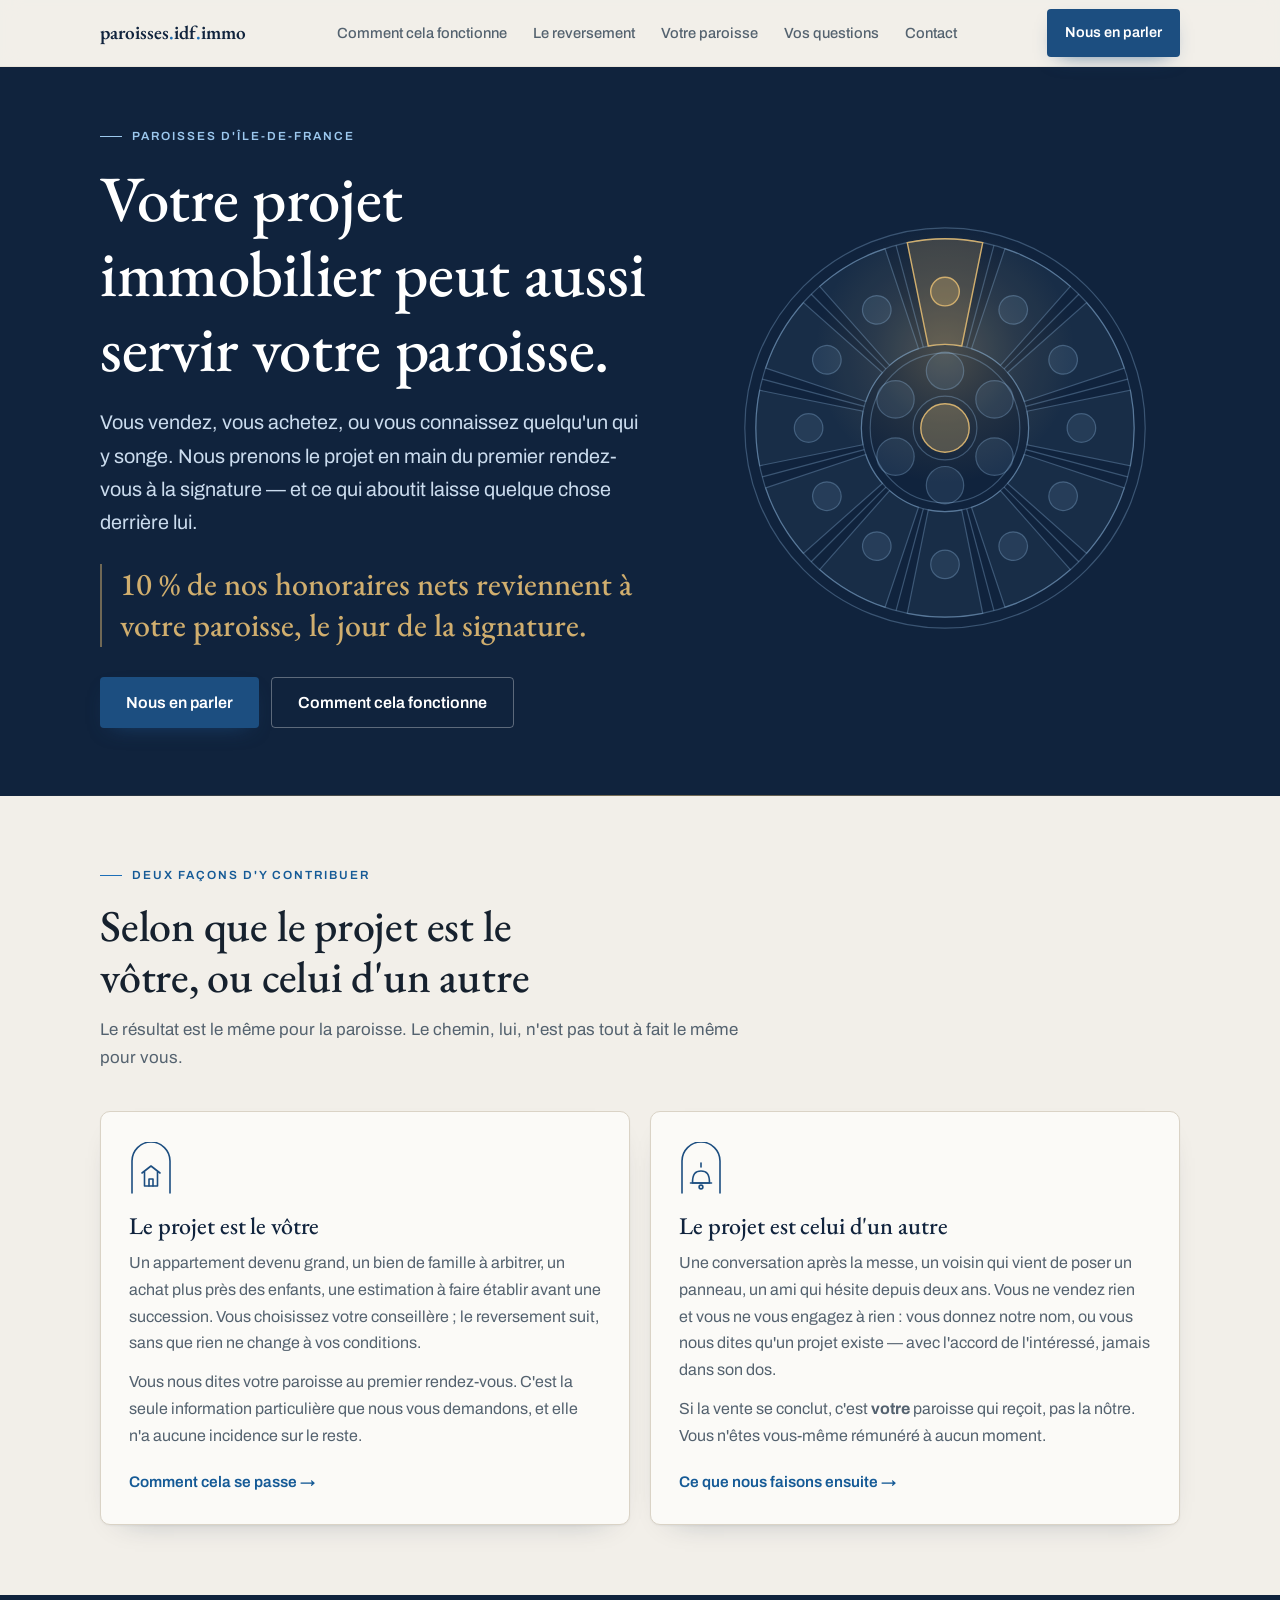
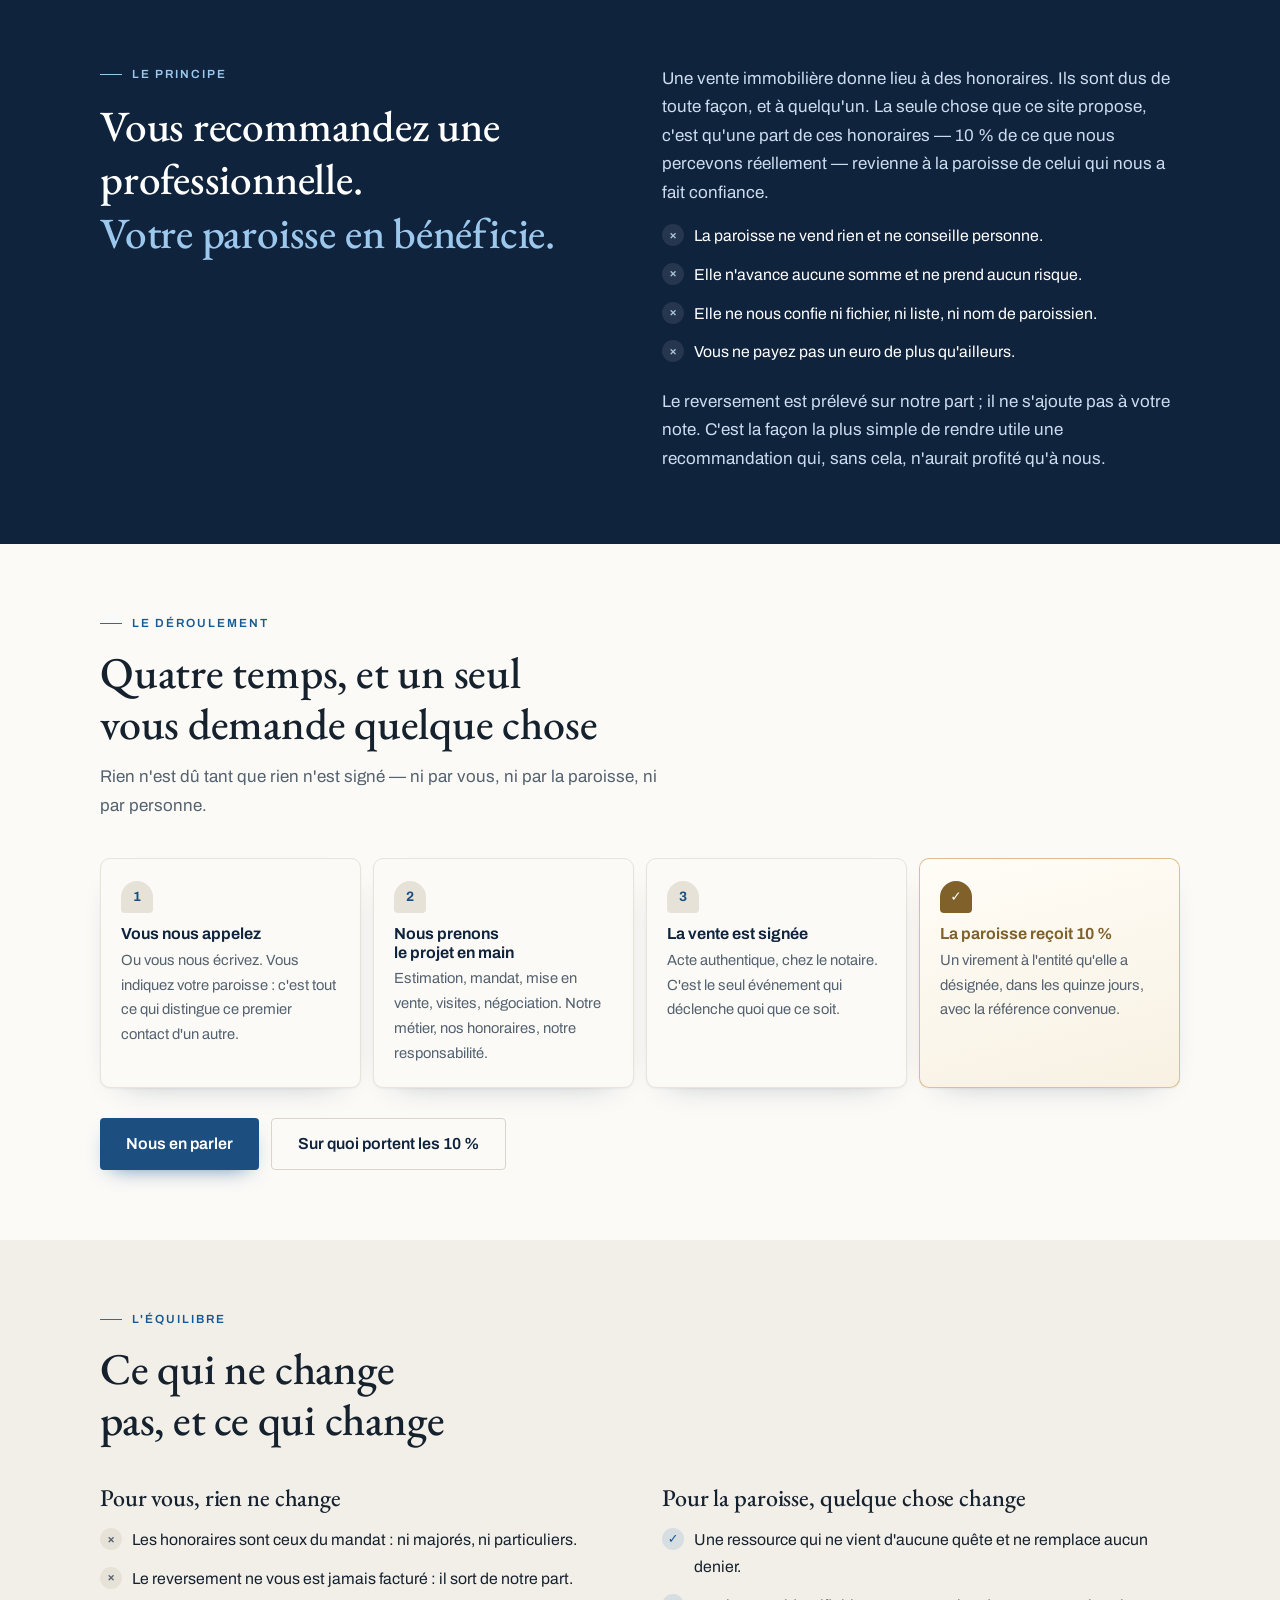
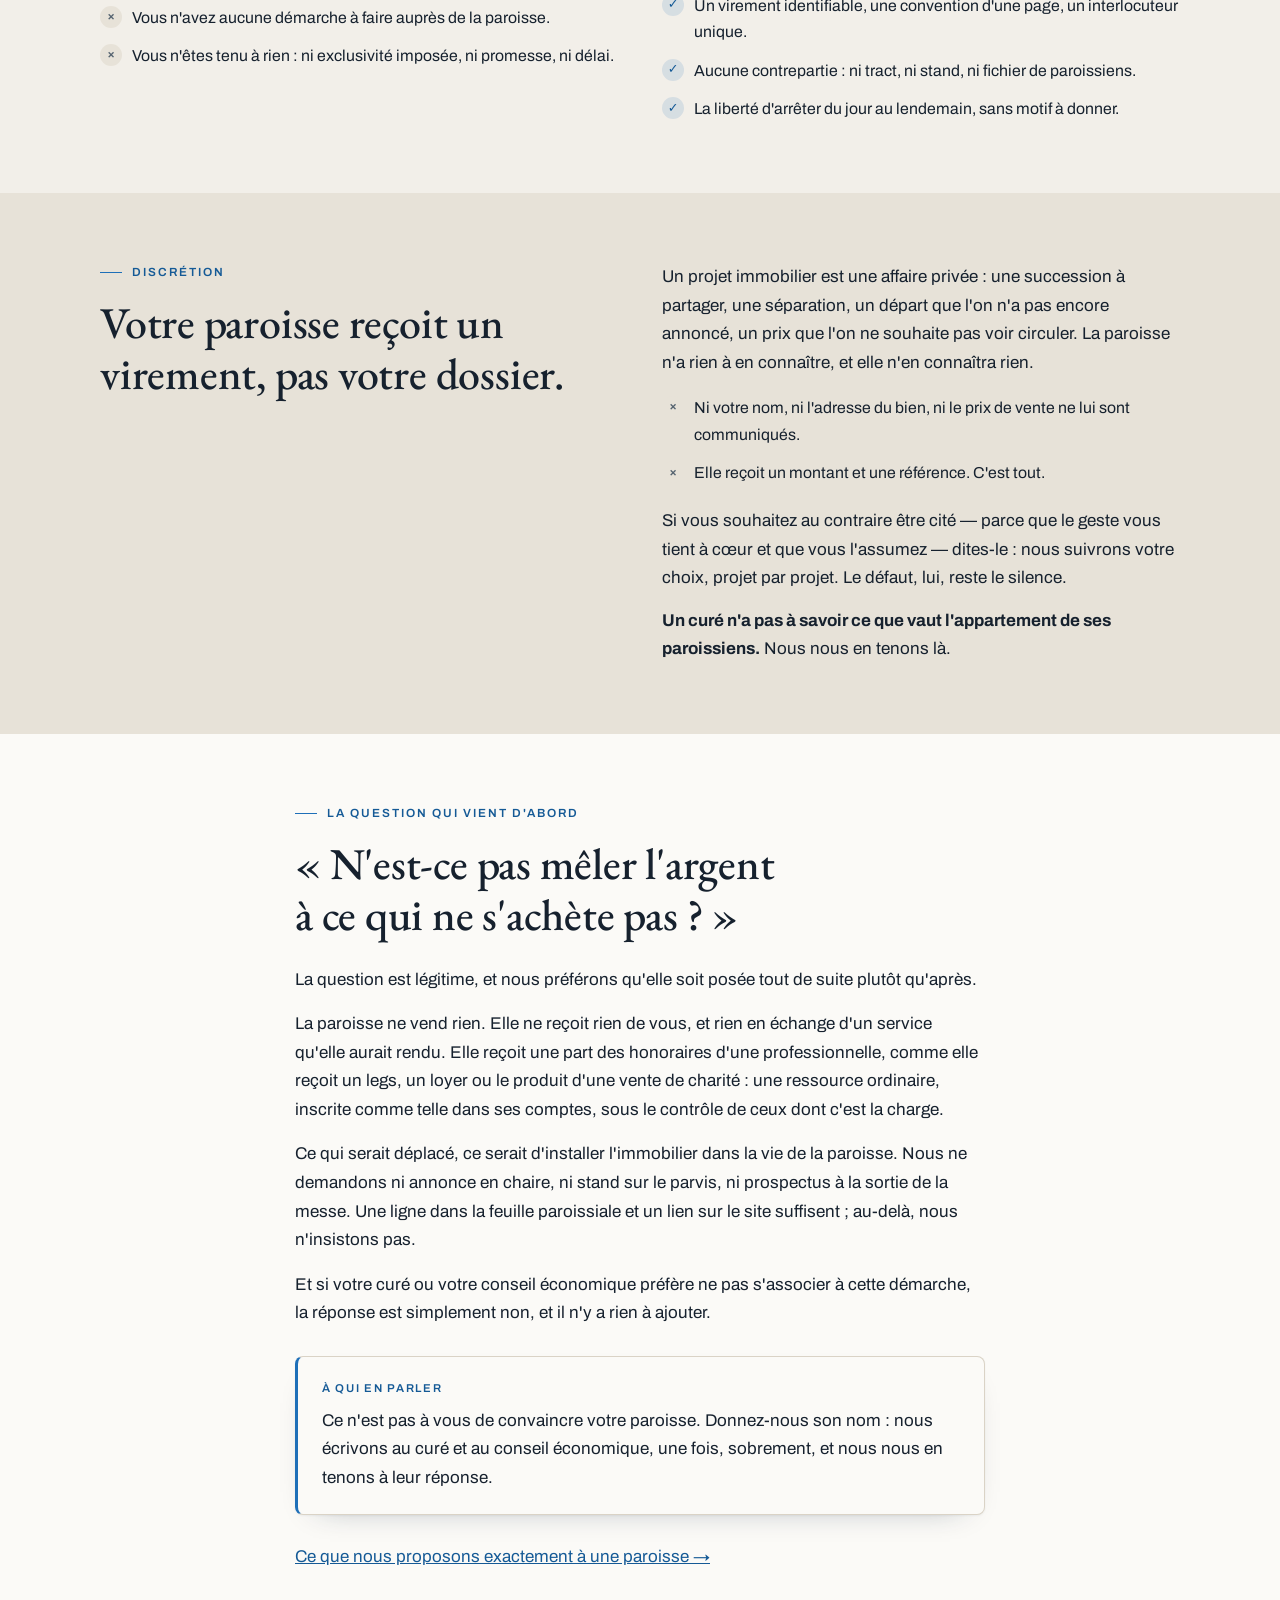
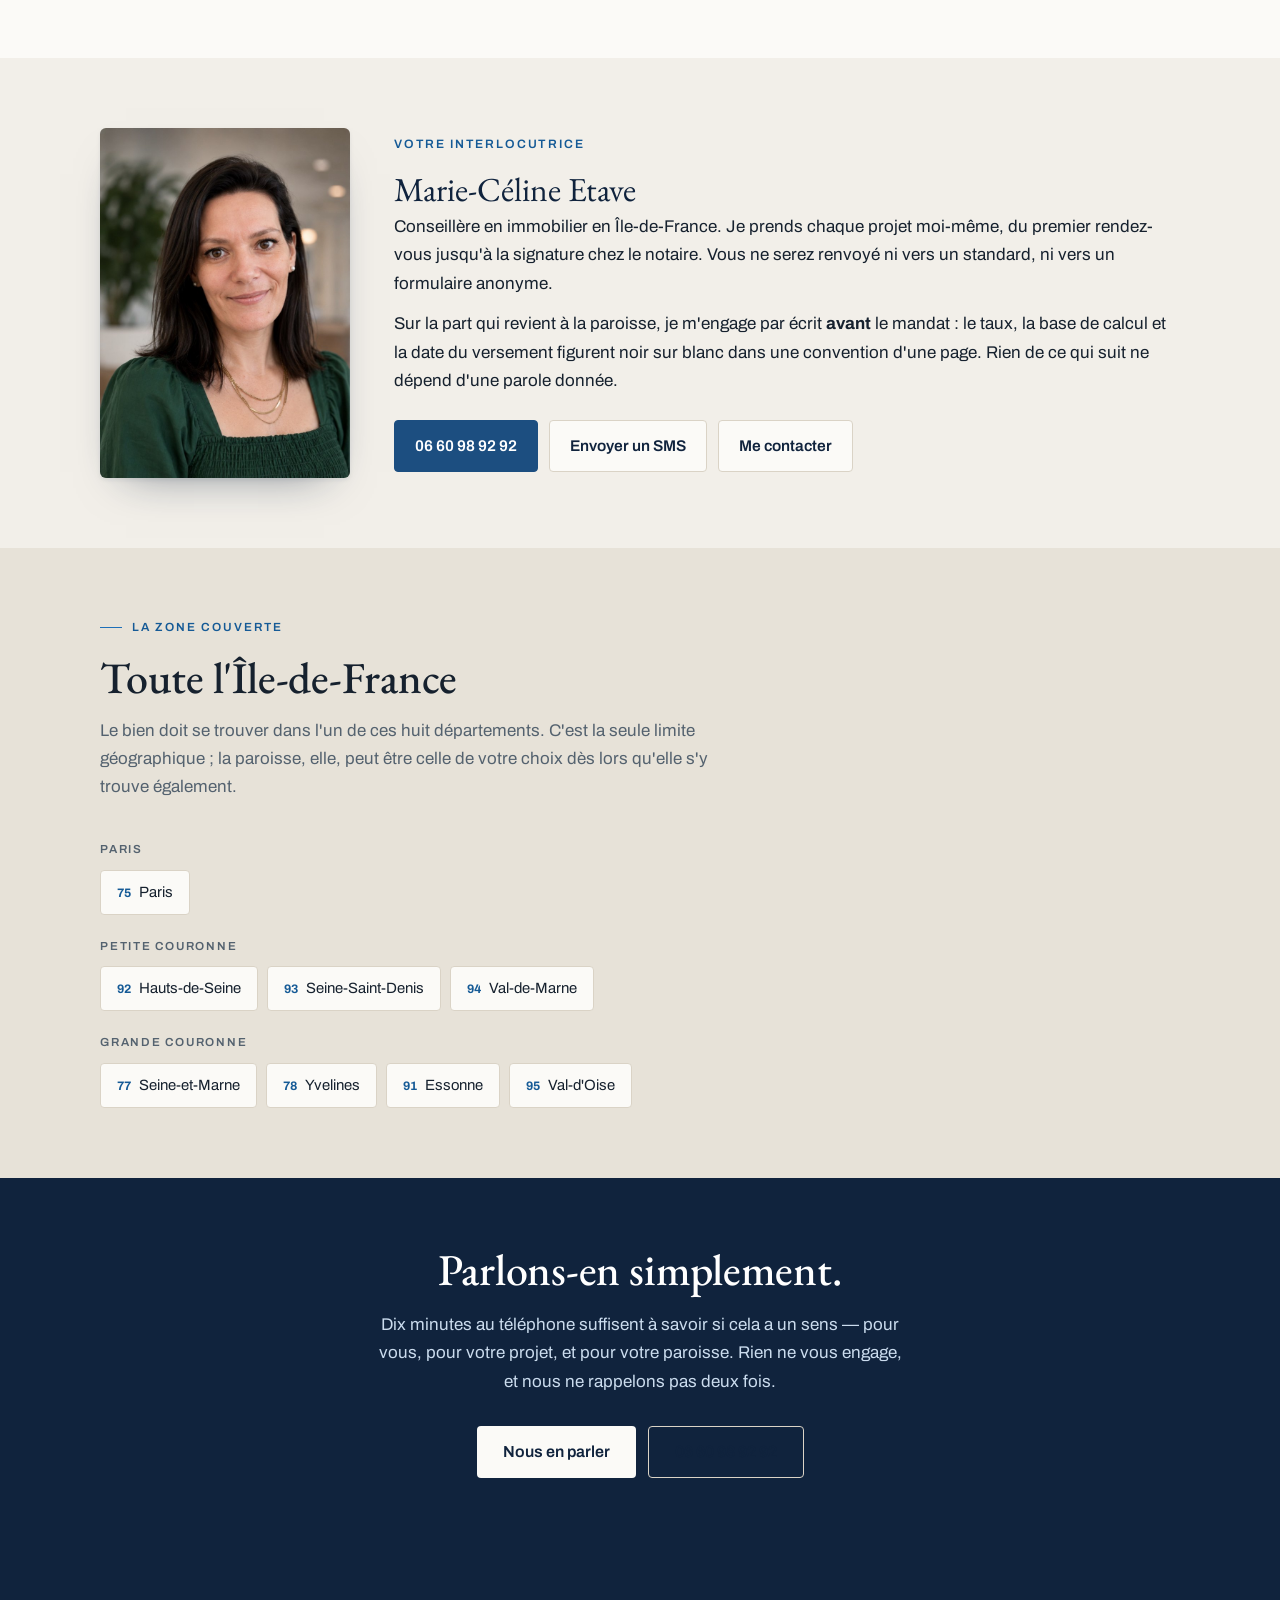
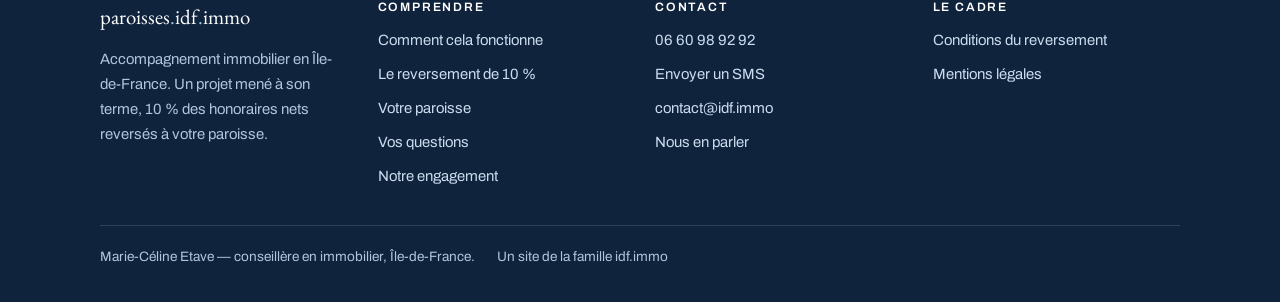
==== paroisses.idf.immo/index.html @ c416a5d7 "paroisses.idf.immo : le site des paroisses d'Île-de-France Nouveau site de la famille idf.immo, adre" ====
<!DOCTYPE html>
<html lang="fr">
<head>
<meta charset="utf-8">
<meta name="viewport" content="width=device-width, initial-scale=1">
<title>paroisses.idf.immo — Votre projet immobilier peut soutenir votre paroisse</title>
<meta name="description" content="Vendre, acheter ou faire estimer un bien en Île-de-France avec une conseillère qui reverse 10 % de ses honoraires nets à votre paroisse. Rien de plus pour vous, une ressource de plus pour elle.">
<link rel="canonical" href="https://paroisses.idf.immo/">
<meta name="theme-color" content="#10233D">
<meta property="og:type" content="website">
<meta property="og:site_name" content="paroisses.idf.immo">
<meta property="og:title" content="Votre projet immobilier peut soutenir votre paroisse">
<meta property="og:description" content="Vous vendez, vous achetez, ou vous connaissez quelqu'un qui y songe. Nous vous accompagnons — et 10 % de nos honoraires nets reviennent à votre paroisse.">
<meta property="og:url" content="https://paroisses.idf.immo/">
<meta property="og:locale" content="fr_FR">
<meta name="twitter:card" content="summary_large_image">
<link rel="preconnect" href="https://fonts.googleapis.com">
<link rel="preconnect" href="https://fonts.gstatic.com" crossorigin>
<link href="https://fonts.googleapis.com/css2?family=Archivo:wght@400;500;600;700&family=EB+Garamond:wght@400;500;600&display=swap" rel="stylesheet">
<link rel="stylesheet" href="styles.css">
<script type="application/ld+json">
{
  "@context":"https://schema.org",
  "@type":"WebSite",
  "name":"paroisses.idf.immo",
  "url":"https://paroisses.idf.immo/",
  "inLanguage":"fr-FR",
  "description":"Accompagnement immobilier en Île-de-France dont 10 % des honoraires nets sont reversés à la paroisse du client ou de la personne qui a recommandé."
}
</script>
</head>
<body class="a-barre">
<a class="saut" href="#principal">Aller au contenu</a>

<header class="entete">
  <div class="conteneur">
    <a class="logo" href="/">paroisses<span class="pt">.</span>idf<span class="pt">.</span>immo</a>
    <nav class="nav-p" aria-label="Navigation principale">
      <a href="comment-ca-marche.html">Comment cela fonctionne</a>
      <a href="le-reversement.html">Le reversement</a>
      <a href="votre-paroisse.html">Votre paroisse</a>
      <a href="vos-questions.html">Vos questions</a>
      <a href="contact.html">Contact</a>
    </nav>
    <a class="bouton bouton-1" href="nous-en-parler.html">Nous en parler</a>
  </div>
</header>

<main id="principal">

  <!-- ============ 1. HÉROS ============ -->
  <section class="heros">
    <div class="conteneur grille">
      <div>
        <span class="surtitre">Paroisses d'Île-de-France</span>
        <h1>Votre projet immobilier peut aussi servir votre paroisse.</h1>
        <p class="chapo">Vous vendez, vous achetez, ou vous connaissez quelqu'un qui y songe. Nous prenons le projet en main du premier rendez-vous à la signature — et ce qui aboutit laisse quelque chose derrière lui.</p>
        <strong class="somme">10 % de nos honoraires nets reviennent à votre paroisse, le jour de la signature.</strong>
        <div class="actions">
          <a class="bouton bouton-1" href="nous-en-parler.html">Nous en parler</a>
          <a class="bouton bouton-2" href="comment-ca-marche.html">Comment cela fonctionne</a>
        </div>
      </div>
      <div aria-hidden="true">
        <!-- La rosace : douze lancettes, une seule éclairée — la part qui
             revient à la paroisse dans un ensemble qui la dépasse. Tout est
             en SVG, aucune image externe, les couleurs viennent des
             variables de styles.css. -->
        <svg class="rosace" viewBox="0 0 400 400" role="presentation" focusable="false">
          <defs>
            <radialGradient id="halo" cx="50%" cy="50%" r="50%">
              <stop offset="0%"   stop-color="#D0AE6E" stop-opacity=".30"/>
              <stop offset="55%"  stop-color="#D0AE6E" stop-opacity=".10"/>
              <stop offset="100%" stop-color="#D0AE6E" stop-opacity="0"/>
            </radialGradient>
          </defs>

          <circle class="halo" cx="200" cy="132" r="118" fill="url(#halo)"/>

          <!-- les cercles de pierre -->
          <g class="trait">
            <circle cx="200" cy="200" r="182"/>
            <circle cx="200" cy="200" r="172"/>
            <circle cx="200" cy="200" r="76"/>
            <circle cx="200" cy="200" r="68"/>
          </g>

          <!-- les douze lancettes ; celle du haut est la part qui revient -->
          <g transform="rotate(0 200 200)">
            <path class="quartier-or" d="M184.8 125.5 L165.7 31.5 A172.0 172.0 0 0 1 234.3 31.5 L215.2 125.5 A76.0 76.0 0 0 0 184.8 125.5 Z"/>
            <circle class="coeur" cx="200" cy="76" r="13"/>
          </g>
          <g transform="rotate(30 200 200)">
            <path class="verre trait" d="M184.8 125.5 L165.7 31.5 A172.0 172.0 0 0 1 234.3 31.5 L215.2 125.5 A76.0 76.0 0 0 0 184.8 125.5 Z"/>
            <circle class="verre-2 trait" cx="200" cy="76" r="13"/>
          </g>
          <g transform="rotate(60 200 200)">
            <path class="verre trait" d="M184.8 125.5 L165.7 31.5 A172.0 172.0 0 0 1 234.3 31.5 L215.2 125.5 A76.0 76.0 0 0 0 184.8 125.5 Z"/>
            <circle class="verre-2 trait" cx="200" cy="76" r="13"/>
          </g>
          <g transform="rotate(90 200 200)">
            <path class="verre trait" d="M184.8 125.5 L165.7 31.5 A172.0 172.0 0 0 1 234.3 31.5 L215.2 125.5 A76.0 76.0 0 0 0 184.8 125.5 Z"/>
            <circle class="verre-2 trait" cx="200" cy="76" r="13"/>
          </g>
          <g transform="rotate(120 200 200)">
            <path class="verre trait" d="M184.8 125.5 L165.7 31.5 A172.0 172.0 0 0 1 234.3 31.5 L215.2 125.5 A76.0 76.0 0 0 0 184.8 125.5 Z"/>
            <circle class="verre-2 trait" cx="200" cy="76" r="13"/>
          </g>
          <g transform="rotate(150 200 200)">
            <path class="verre trait" d="M184.8 125.5 L165.7 31.5 A172.0 172.0 0 0 1 234.3 31.5 L215.2 125.5 A76.0 76.0 0 0 0 184.8 125.5 Z"/>
            <circle class="verre-2 trait" cx="200" cy="76" r="13"/>
          </g>
          <g transform="rotate(180 200 200)">
            <path class="verre trait" d="M184.8 125.5 L165.7 31.5 A172.0 172.0 0 0 1 234.3 31.5 L215.2 125.5 A76.0 76.0 0 0 0 184.8 125.5 Z"/>
            <circle class="verre-2 trait" cx="200" cy="76" r="13"/>
          </g>
          <g transform="rotate(210 200 200)">
            <path class="verre trait" d="M184.8 125.5 L165.7 31.5 A172.0 172.0 0 0 1 234.3 31.5 L215.2 125.5 A76.0 76.0 0 0 0 184.8 125.5 Z"/>
            <circle class="verre-2 trait" cx="200" cy="76" r="13"/>
          </g>
          <g transform="rotate(240 200 200)">
            <path class="verre trait" d="M184.8 125.5 L165.7 31.5 A172.0 172.0 0 0 1 234.3 31.5 L215.2 125.5 A76.0 76.0 0 0 0 184.8 125.5 Z"/>
            <circle class="verre-2 trait" cx="200" cy="76" r="13"/>
          </g>
          <g transform="rotate(270 200 200)">
            <path class="verre trait" d="M184.8 125.5 L165.7 31.5 A172.0 172.0 0 0 1 234.3 31.5 L215.2 125.5 A76.0 76.0 0 0 0 184.8 125.5 Z"/>
            <circle class="verre-2 trait" cx="200" cy="76" r="13"/>
          </g>
          <g transform="rotate(300 200 200)">
            <path class="verre trait" d="M184.8 125.5 L165.7 31.5 A172.0 172.0 0 0 1 234.3 31.5 L215.2 125.5 A76.0 76.0 0 0 0 184.8 125.5 Z"/>
            <circle class="verre-2 trait" cx="200" cy="76" r="13"/>
          </g>
          <g transform="rotate(330 200 200)">
            <path class="verre trait" d="M184.8 125.5 L165.7 31.5 A172.0 172.0 0 0 1 234.3 31.5 L215.2 125.5 A76.0 76.0 0 0 0 184.8 125.5 Z"/>
            <circle class="verre-2 trait" cx="200" cy="76" r="13"/>
          </g>

          <!-- les meneaux de pierre, entre les lancettes -->
          <g class="trait">
            <line x1="219.7" y1="126.6" x2="244.5" y2="33.9"/>
            <line x1="253.7" y1="146.3" x2="321.6" y2="78.4"/>
            <line x1="273.4" y1="180.3" x2="366.1" y2="155.5"/>
            <line x1="273.4" y1="219.7" x2="366.1" y2="244.5"/>
            <line x1="253.7" y1="253.7" x2="321.6" y2="321.6"/>
            <line x1="219.7" y1="273.4" x2="244.5" y2="366.1"/>
            <line x1="180.3" y1="273.4" x2="155.5" y2="366.1"/>
            <line x1="146.3" y1="253.7" x2="78.4" y2="321.6"/>
            <line x1="126.6" y1="219.7" x2="33.9" y2="244.5"/>
            <line x1="126.6" y1="180.3" x2="33.9" y2="155.5"/>
            <line x1="146.3" y1="146.3" x2="78.4" y2="78.4"/>
            <line x1="180.3" y1="126.6" x2="155.5" y2="33.9"/>
          </g>

          <!-- la couronne intérieure : six baies -->
          <g>
            <circle class="verre-2 trait" cx="200.0" cy="148.0" r="17"/>
            <circle class="verre-2 trait" cx="245.0" cy="174.0" r="17"/>
            <circle class="verre-2 trait" cx="245.0" cy="226.0" r="17"/>
            <circle class="verre-2 trait" cx="200.0" cy="252.0" r="17"/>
            <circle class="verre-2 trait" cx="155.0" cy="226.0" r="17"/>
            <circle class="verre-2 trait" cx="155.0" cy="174.0" r="17"/>
          </g>

          <!-- l'oculus central -->
          <circle class="coeur" cx="200" cy="200" r="22"/>
          <circle class="trait" cx="200" cy="200" r="29"/>
        </svg>
      </div>
    </div>
  </section>

  <!-- ============ 2. LES DEUX PORTES ============ -->
  <section class="section" id="deux-portes">
    <div class="conteneur">
      <div class="tete-section">
        <span class="surtitre">Deux façons d'y contribuer</span>
        <h2>Selon que le projet est le vôtre, ou celui d'un autre</h2>
        <p>Le résultat est le même pour la paroisse. Le chemin, lui, n'est pas tout à fait le même pour vous.</p>
      </div>
      <div class="portes">

        <article class="porte">
          <svg class="arc" viewBox="0 0 44 52" role="presentation" focusable="false" aria-hidden="true">
            <g fill="none" stroke="currentColor" stroke-width="1.6" stroke-linecap="round" stroke-linejoin="round">
              <path d="M3 51 V19 A19 19 0 0 1 41 19 V51"/>
              <path d="M13 31 L22 24 L31 31"/>
              <path d="M15.5 30 V44 H28.5 V30"/>
              <path d="M20 44 V37 H24 V44"/>
            </g>
          </svg>
          <h3>Le projet est le vôtre</h3>
          <p>Un appartement devenu grand, un bien de famille à arbitrer, un achat plus près des enfants, une estimation à faire établir avant une succession. Vous choisissez votre conseillère&nbsp;; le reversement suit, sans que rien ne change à vos conditions.</p>
          <p>Vous nous dites votre paroisse au premier rendez-vous. C'est la seule information particulière que nous vous demandons, et elle n'a aucune incidence sur le reste.</p>
          <a class="lien" href="comment-ca-marche.html#votre-projet">Comment cela se passe</a>
        </article>

        <article class="porte">
          <svg class="arc" viewBox="0 0 44 52" role="presentation" focusable="false" aria-hidden="true">
            <g fill="none" stroke="currentColor" stroke-width="1.6" stroke-linecap="round" stroke-linejoin="round">
              <path d="M3 51 V19 A19 19 0 0 1 41 19 V51"/>
              <path d="M22 21 V25"/>
              <path d="M13.5 41 c0-9.5 3-12 8.5-12 s8.5 2.5 8.5 12 z"/>
              <path d="M11.5 41 h21"/>
              <circle cx="22" cy="45" r="1.9"/>
            </g>
          </svg>
          <h3>Le projet est celui d'un autre</h3>
          <p>Une conversation après la messe, un voisin qui vient de poser un panneau, un ami qui hésite depuis deux ans. Vous ne vendez rien et vous ne vous engagez à rien&nbsp;: vous donnez notre nom, ou vous nous dites qu'un projet existe — avec l'accord de l'intéressé, jamais dans son dos.</p>
          <p>Si la vente se conclut, c'est <strong>votre</strong> paroisse qui reçoit, pas la nôtre. Vous n'êtes vous-même rémunéré à aucun moment.</p>
          <a class="lien" href="comment-ca-marche.html#recommander">Ce que nous faisons ensuite</a>
        </article>

      </div>
    </div>
  </section>

  <!-- ============ 3. LE MANIFESTE ============ -->
  <section class="section section-sombre manifeste">
    <div class="conteneur">
      <div class="duo">
        <div>
          <span class="surtitre">Le principe</span>
          <blockquote>Vous recommandez une professionnelle.<br><span class="b">Votre paroisse en bénéficie.</span></blockquote>
        </div>
        <div>
          <p>Une vente immobilière donne lieu à des honoraires. Ils sont dus de toute façon, et à quelqu'un. La seule chose que ce site propose, c'est qu'une part de ces honoraires — 10 % de ce que nous percevons réellement — revienne à la paroisse de celui qui nous a fait confiance.</p>
          <ul class="liste liste-non">
            <li>La paroisse ne vend rien et ne conseille personne.</li>
            <li>Elle n'avance aucune somme et ne prend aucun risque.</li>
            <li>Elle ne nous confie ni fichier, ni liste, ni nom de paroissien.</li>
            <li>Vous ne payez pas un euro de plus qu'ailleurs.</li>
          </ul>
          <p style="margin-top:22px">Le reversement est prélevé sur notre part&nbsp;; il ne s'ajoute pas à votre note. C'est la façon la plus simple de rendre utile une recommandation qui, sans cela, n'aurait profité qu'à nous.</p>
        </div>
      </div>
    </div>
  </section>

  <!-- ============ 4. LE PARCOURS ============ -->
  <section class="section section-claire" id="parcours">
    <div class="conteneur">
      <div class="tete-section">
        <span class="surtitre">Le déroulement</span>
        <h2>Quatre temps, et un seul vous demande quelque chose</h2>
        <p>Rien n'est dû tant que rien n'est signé — ni par vous, ni par la paroisse, ni par personne.</p>
      </div>
      <div class="parcours">
        <div class="temps">
          <span class="jeton">1</span>
          <div><h3>Vous nous appelez</h3><p>Ou vous nous écrivez. Vous indiquez votre paroisse&nbsp;: c'est tout ce qui distingue ce premier contact d'un autre.</p></div>
        </div>
        <div class="temps">
          <span class="jeton">2</span>
          <div><h3>Nous prenons le projet en main</h3><p>Estimation, mandat, mise en vente, visites, négociation. Notre métier, nos honoraires, notre responsabilité.</p></div>
        </div>
        <div class="temps">
          <span class="jeton">3</span>
          <div><h3>La vente est signée</h3><p>Acte authentique, chez le notaire. C'est le seul événement qui déclenche quoi que ce soit.</p></div>
        </div>
        <div class="temps don">
          <span class="jeton">✓</span>
          <div><h3>La paroisse reçoit 10 %</h3><p>Un virement à l'entité qu'elle a désignée, dans les quinze jours, avec la référence convenue.</p></div>
        </div>
      </div>
      <div class="actions">
        <a class="bouton bouton-1" href="nous-en-parler.html">Nous en parler</a>
        <a class="bouton bouton-2" href="le-reversement.html">Sur quoi portent les 10&nbsp;%</a>
      </div>
    </div>
  </section>

  <!-- ============ 5. CE QUI CHANGE, CE QUI NE CHANGE PAS ============ -->
  <section class="section" id="ce-qui-change">
    <div class="conteneur">
      <div class="tete-section">
        <span class="surtitre">L'équilibre</span>
        <h2>Ce qui ne change pas, et ce qui change</h2>
      </div>
      <div class="duo">
        <div>
          <h3>Pour vous, rien ne change</h3>
          <ul class="liste liste-non">
            <li>Les honoraires sont ceux du mandat&nbsp;: ni majorés, ni particuliers.</li>
            <li>Le reversement ne vous est jamais facturé&nbsp;: il sort de notre part.</li>
            <li>Vous n'avez aucune démarche à faire auprès de la paroisse.</li>
            <li>Vous n'êtes tenu à rien&nbsp;: ni exclusivité imposée, ni promesse, ni délai.</li>
          </ul>
        </div>
        <div>
          <h3>Pour la paroisse, quelque chose change</h3>
          <ul class="liste liste-oui">
            <li>Une ressource qui ne vient d'aucune quête et ne remplace aucun denier.</li>
            <li>Un virement identifiable, une convention d'une page, un interlocuteur unique.</li>
            <li>Aucune contrepartie&nbsp;: ni tract, ni stand, ni fichier de paroissiens.</li>
            <li>La liberté d'arrêter du jour au lendemain, sans motif à donner.</li>
          </ul>
        </div>
      </div>
    </div>
  </section>

  <!-- ============ 6. LA DISCRÉTION ============ -->
  <section class="section section-douce" id="discretion">
    <div class="conteneur">
      <div class="duo">
        <div>
          <span class="surtitre">Discrétion</span>
          <h2>Votre paroisse reçoit un virement, pas votre dossier.</h2>
        </div>
        <div>
          <p>Un projet immobilier est une affaire privée&nbsp;: une succession à partager, une séparation, un départ que l'on n'a pas encore annoncé, un prix que l'on ne souhaite pas voir circuler. La paroisse n'a rien à en connaître, et elle n'en connaîtra rien.</p>
          <ul class="liste liste-non" style="margin-top:18px">
            <li>Ni votre nom, ni l'adresse du bien, ni le prix de vente ne lui sont communiqués.</li>
            <li>Elle reçoit un montant et une référence. C'est tout.</li>
          </ul>
          <p style="margin-top:20px">Si vous souhaitez au contraire être cité — parce que le geste vous tient à cœur et que vous l'assumez — dites-le&nbsp;: nous suivrons votre choix, projet par projet. Le défaut, lui, reste le silence.</p>
          <p style="margin-top:14px"><strong>Un curé n'a pas à savoir ce que vaut l'appartement de ses paroissiens.</strong> Nous nous en tenons là.</p>
        </div>
      </div>
    </div>
  </section>

  <!-- ============ 7. L'OBJECTION ============ -->
  <section class="section section-claire" id="objection">
    <div class="conteneur etroit">
      <span class="surtitre">La question qui vient d'abord</span>
      <h2>«&nbsp;N'est-ce pas mêler l'argent à ce qui ne s'achète pas&nbsp;?&nbsp;»</h2>
      <div class="contenu" style="padding:26px 0 0">
        <p>La question est légitime, et nous préférons qu'elle soit posée tout de suite plutôt qu'après.</p>
        <p>La paroisse ne vend rien. Elle ne reçoit rien de vous, et rien en échange d'un service qu'elle aurait rendu. Elle reçoit une part des honoraires d'une professionnelle, comme elle reçoit un legs, un loyer ou le produit d'une vente de charité&nbsp;: une ressource ordinaire, inscrite comme telle dans ses comptes, sous le contrôle de ceux dont c'est la charge.</p>
        <p>Ce qui serait déplacé, ce serait d'installer l'immobilier dans la vie de la paroisse. Nous ne demandons ni annonce en chaire, ni stand sur le parvis, ni prospectus à la sortie de la messe. Une ligne dans la feuille paroissiale et un lien sur le site suffisent&nbsp;; au-delà, nous n'insistons pas.</p>
        <p>Et si votre curé ou votre conseil économique préfère ne pas s'associer à cette démarche, la réponse est simplement non, et il n'y a rien à ajouter.</p>
        <div class="encart">
          <span class="etiq">À qui en parler</span>
          <p>Ce n'est pas à vous de convaincre votre paroisse. Donnez-nous son nom&nbsp;: nous écrivons au curé et au conseil économique, une fois, sobrement, et nous nous en tenons à leur réponse.</p>
        </div>
        <p><a href="votre-paroisse.html">Ce que nous proposons exactement à une paroisse →</a></p>
      </div>
    </div>
  </section>

  <!-- ============ 8. L'INTERLOCUTRICE ============ -->
  <section class="section" id="interlocutrice">
    <div class="conteneur">
      <div class="interlocutrice">
        <div class="portrait">
          <img src="marie-celine-etave.jpg" width="700" height="979" loading="lazy"
               alt="Marie-Céline Etave, conseillère en immobilier en Île-de-France">
        </div>
        <div>
          <p class="role">Votre interlocutrice</p>
          <p class="nom">Marie-Céline Etave</p>
          <p>Conseillère en immobilier en Île-de-France. Je prends chaque projet moi-même, du premier rendez-vous jusqu'à la signature chez le notaire. Vous ne serez renvoyé ni vers un standard, ni vers un formulaire anonyme.</p>
          <p style="margin-top:12px">Sur la part qui revient à la paroisse, je m'engage par écrit <strong>avant</strong> le mandat&nbsp;: le taux, la base de calcul et la date du versement figurent noir sur blanc dans une convention d'une page. Rien de ce qui suit ne dépend d'une parole donnée.</p>
          <div class="joindre">
            <a class="principal" href="tel:+33660989292">06 60 98 92 92</a>
            <a href="sms:+33660989292">Envoyer un SMS</a>
            <a href="contact.html">Me contacter</a>
          </div>
        </div>
      </div>
    </div>
  </section>

  <!-- ============ 9. LA ZONE COUVERTE ============ -->
  <section class="section section-douce" id="zone">
    <div class="conteneur">
      <div class="tete-section">
        <span class="surtitre">La zone couverte</span>
        <h2>Toute l'Île-de-France</h2>
        <p>Le bien doit se trouver dans l'un de ces huit départements. C'est la seule limite géographique&nbsp;; la paroisse, elle, peut être celle de votre choix dès lors qu'elle s'y trouve également.</p>
      </div>
      <div class="couronnes">
        <div class="couronne">
          <span class="etiq">Paris</span>
          <div class="deps"><span class="dep"><span class="num">75</span> Paris</span></div>
        </div>
        <div class="couronne">
          <span class="etiq">Petite couronne</span>
          <div class="deps">
            <span class="dep"><span class="num">92</span> Hauts-de-Seine</span>
            <span class="dep"><span class="num">93</span> Seine-Saint-Denis</span>
            <span class="dep"><span class="num">94</span> Val-de-Marne</span>
          </div>
        </div>
        <div class="couronne">
          <span class="etiq">Grande couronne</span>
          <div class="deps">
            <span class="dep"><span class="num">77</span> Seine-et-Marne</span>
            <span class="dep"><span class="num">78</span> Yvelines</span>
            <span class="dep"><span class="num">91</span> Essonne</span>
            <span class="dep"><span class="num">95</span> Val-d'Oise</span>
          </div>
        </div>
      </div>
    </div>
  </section>

  <!-- ============ 10. BANDEAU FINAL ============ -->
  <section class="bande">
    <div class="conteneur">
      <h2>Parlons-en simplement.</h2>
      <p>Dix minutes au téléphone suffisent à savoir si cela a un sens — pour vous, pour votre projet, et pour votre paroisse. Rien ne vous engage, et nous ne rappelons pas deux fois.</p>
      <div class="actions">
        <a class="bouton bouton-clair" href="nous-en-parler.html">Nous en parler</a>
        <a class="bouton bouton-2" href="tel:+33660989292">06 60 98 92 92</a>
      </div>
    </div>
  </section>

</main>

<footer class="pied">
  <div class="conteneur">
    <div class="grille">
      <div>
        <div class="marque">paroisses<span class="pt">.</span>idf<span class="pt">.</span>immo</div>
        <p>Accompagnement immobilier en Île-de-France. Un projet mené à son terme, 10 % des honoraires nets reversés à votre paroisse.</p>
      </div>
      <div>
        <h2>Comprendre</h2>
        <ul>
          <li><a href="comment-ca-marche.html">Comment cela fonctionne</a></li>
          <li><a href="le-reversement.html">Le reversement de 10 %</a></li>
          <li><a href="votre-paroisse.html">Votre paroisse</a></li>
          <li><a href="vos-questions.html">Vos questions</a></li>
          <li><a href="notre-engagement.html">Notre engagement</a></li>
        </ul>
      </div>
      <div>
        <h2>Contact</h2>
        <ul>
          <li><a href="tel:+33660989292">06 60 98 92 92</a></li>
          <li><a href="sms:+33660989292">Envoyer un SMS</a></li>
          <li><a href="mailto:contact@idf.immo">contact@idf.immo</a></li>
          <li><a href="nous-en-parler.html">Nous en parler</a></li>
        </ul>
      </div>
      <div>
        <h2>Le cadre</h2>
        <ul>
          <li><a href="conditions-du-reversement.html">Conditions du reversement</a></li>
          <li><a href="mentions-legales.html">Mentions légales</a></li>
        </ul>
      </div>
    </div>
    <div class="bas">
      <span>Marie-Céline Etave — conseillère en immobilier, Île-de-France.</span>
      <span>Un site de la famille idf.immo</span>
    </div>
  </div>
</footer>

<div class="barre-fixe" id="barre">
  <a class="bouton bouton-1" href="nous-en-parler.html">Nous en parler</a>
</div>

<script src="site.js" defer></script>
</body>
</html>
---- paroisses.idf.immo/styles.css ----
/* ============================================================
   paroisses.idf.immo — feuille de style commune

   Le bleu de la famille .immo, posé sur une pierre calcaire
   plutôt que sur le bleu pâle des autres sites : le public de
   ce site-ci est différent, la parenté doit rester lisible
   sans que la page ait l'air d'une opération commerciale.

   L'or (--or, --or-clair) est RÉSERVÉ à une seule chose :
   le reversement de 10 % à la paroisse. Jamais ailleurs.
   Règle de contraste héritée de la famille : l'or ne passe en
   texte que sur fond sombre ; sur fond clair, il ne sert
   qu'en aplat, filet ou bordure.
   ============================================================ */

:root{
  --pierre:#F2EFE9;       /* fond principal — pierre calcaire */
  --craie:#FBFAF7;        /* cartes */
  --parvis:#E7E2D8;       /* sections alternées */
  --voute:#1C4E80;        /* bleu profond */
  --nuit:#10233D;         /* bleu marine — héros & pied de page */
  --vitrail:#1E6FB8;      /* accent, aplats */
  --vitrail-fonce:#155A96;/* accent en texte sur fond clair (contraste 6,3) */
  --ciel:#9CC8EE;         /* accent clair sur fonds sombres */
  --encre:#16212E;        /* texte */
  --ardoise:#54626F;      /* texte secondaire */
  --ligne:#DAD3C6;
  --ligne-fine:#E9E4DA;
  --or:#7F6129;           /* le reversement, sur fond clair */
  --or-clair:#D0AE6E;     /* le reversement, sur fond sombre */
  --rayon:10px;
  --ombre-carte:0 1px 2px rgba(16,35,61,.05), 0 12px 32px -24px rgba(16,35,61,.45);
}

*{margin:0;padding:0;box-sizing:border-box}
html{scroll-behavior:smooth}
@media (prefers-reduced-motion:reduce){
  html{scroll-behavior:auto}
  *,*::before,*::after{animation:none!important;transition:none!important}
}
body{
  font-family:"Archivo",system-ui,-apple-system,"Segoe UI",sans-serif;
  background:var(--pierre);
  color:var(--encre);
  font-size:17px;
  line-height:1.68;
  -webkit-font-smoothing:antialiased;
  overflow-x:hidden;
}
img,svg{display:block;max-width:100%}
a{color:var(--vitrail-fonce)}
a:hover{color:var(--nuit)}
:focus-visible{outline:3px solid var(--vitrail);outline-offset:3px;border-radius:3px}

.conteneur{max-width:1120px;margin-inline:auto;padding-inline:20px}
.etroit{max-width:730px}

.saut{position:absolute;left:-999px;top:8px;background:var(--craie);color:var(--encre);padding:.6rem 1rem;z-index:200;border-radius:6px}
.saut:focus{left:8px}

/* ---------------- typographie ----------------
   EB Garamond aux titres : c'est la lettre des livres qu'a lus
   ce public. Archivo au texte courant, comme partout dans la
   famille — la parenté tient là. */
h1,h2,h3{font-family:"EB Garamond",Garamond,Georgia,serif;font-weight:500;line-height:1.16;letter-spacing:-.005em;text-wrap:balance}
h1{font-size:clamp(2.4rem,7vw,4.05rem)}
h2{font-size:clamp(1.85rem,4.2vw,2.75rem)}
h3{font-size:clamp(1.25rem,2.4vw,1.5rem)}
p{text-wrap:pretty}
.surtitre{
  font-family:"Archivo",system-ui,sans-serif;
  font-size:.74rem;font-weight:600;letter-spacing:.17em;text-transform:uppercase;
  color:var(--vitrail-fonce);display:block;margin-bottom:14px;
}
.surtitre::before{content:"";display:inline-block;width:22px;height:1px;background:var(--vitrail);vertical-align:middle;margin-right:10px}
.chapo{font-size:clamp(1.06rem,2.2vw,1.24rem);color:var(--ardoise);max-width:60ch}
.lettrine{font-family:"EB Garamond",Garamond,Georgia,serif;font-size:1.2rem;line-height:1.6}

/* ---------------- en-tête ---------------- */
.entete{
  position:sticky;top:0;z-index:100;
  background:rgba(242,239,233,.93);
  backdrop-filter:saturate(1.3) blur(10px);
  border-bottom:1px solid var(--ligne-fine);
}
.entete .conteneur{display:flex;align-items:center;justify-content:space-between;gap:16px;min-height:66px}
.logo{
  font-family:"EB Garamond",Garamond,Georgia,serif;font-size:1.2rem;font-weight:600;
  color:var(--nuit);text-decoration:none;letter-spacing:0;white-space:nowrap;
}
.logo .pt{color:var(--vitrail)}
.nav-p{display:none;gap:26px;align-items:center}
.nav-p a{color:var(--ardoise);text-decoration:none;font-size:.92rem;font-weight:500}
.nav-p a:hover,.nav-p a[aria-current="page"]{color:var(--nuit)}
@media (min-width:1100px){.nav-p{display:flex}}
.entete .bouton{padding:9px 18px;font-size:.9rem;white-space:nowrap}

/* ---------------- boutons ---------------- */
.bouton{
  display:inline-flex;align-items:center;justify-content:center;gap:10px;
  font-family:inherit;font-size:1rem;font-weight:600;line-height:1.2;
  padding:15px 26px;min-height:48px;border:0;border-radius:4px;cursor:pointer;
  text-decoration:none;transition:transform .15s ease, box-shadow .15s ease, background .15s ease, border-color .15s ease;
}
.bouton-1{background:var(--voute);color:#fff;box-shadow:0 8px 22px -12px rgba(28,78,128,.85)}
.bouton-1:hover{background:var(--nuit);color:#fff;transform:translateY(-1px)}
.bouton-2{background:transparent;color:var(--nuit);border:1.5px solid var(--ligne)}
.bouton-2:hover{border-color:var(--voute);color:var(--nuit);background:var(--craie)}
.bouton-clair{background:var(--craie);color:var(--nuit)}
.bouton-clair:hover{background:#fff;color:var(--nuit);transform:translateY(-1px)}
.actions{display:flex;flex-wrap:wrap;gap:12px;margin-top:30px}

/* ---------------- héros ---------------- */
.heros{
  position:relative;overflow:hidden;
  background:var(--nuit);color:#fff;
  padding:60px 0 68px;
}
.heros::after{
  content:"";position:absolute;inset:auto 0 0 0;height:1px;
  background:linear-gradient(90deg,transparent,var(--or-clair),transparent);opacity:.55;
}
.heros h1{color:#fff}
.heros .grille{display:grid;gap:44px;align-items:center}
@media (min-width:980px){.heros .grille{grid-template-columns:1.08fr .92fr;gap:60px}}
.heros .surtitre{color:var(--ciel)}
.heros .surtitre::before{background:var(--ciel)}
.heros p.chapo{color:#CBDCEE;margin-top:20px}
.somme{
  display:block;font-family:"EB Garamond",Garamond,Georgia,serif;
  color:var(--or-clair);font-size:clamp(1.45rem,3.6vw,2rem);
  line-height:1.3;margin-top:24px;font-weight:500;
  padding-left:18px;border-left:2px solid rgba(208,174,110,.5);
}
.heros .actions .bouton-2{color:#fff;border-color:rgba(255,255,255,.32)}
.heros .actions .bouton-2:hover{background:rgba(255,255,255,.09);color:#fff;border-color:rgba(255,255,255,.6)}

/* la rosace : le motif signature du site.
   Un seul quartier est allumé — la part qui revient à la paroisse
   dans un ensemble qui la dépasse. Tout est en SVG, aucune image
   externe, et les couleurs viennent des variables ci-dessus. */
.rosace{width:100%;height:auto;max-width:440px;margin-inline:auto}
.rosace .trait{fill:none;stroke:rgba(156,200,238,.30);stroke-width:1.1}
.rosace .verre{fill:rgba(156,200,238,.06)}
.rosace .verre-2{fill:rgba(156,200,238,.10)}
.rosace .quartier-or{fill:rgba(208,174,110,.22);stroke:var(--or-clair);stroke-width:1.3}
.rosace .coeur{fill:rgba(208,174,110,.30);stroke:var(--or-clair);stroke-width:1.3}
@media (prefers-reduced-motion:no-preference){
  .rosace .quartier-or,.rosace .coeur{animation:respire 6s ease-in-out infinite}
  .rosace .halo{animation:respire-halo 6s ease-in-out infinite}
  @keyframes respire{0%,100%{opacity:1}50%{opacity:.72}}
  @keyframes respire-halo{0%,100%{opacity:1}50%{opacity:.5}}
}

/* ---------------- sections ---------------- */
.section{padding:70px 0}
.section-claire{background:var(--craie)}
.section-douce{background:var(--parvis)}
.section-sombre{background:var(--nuit);color:#fff}
.section-sombre h2,.section-sombre h3{color:#fff}
.section-sombre p{color:#CBDCEE}
.section-sombre .surtitre{color:var(--ciel)}
.section-sombre .surtitre::before{background:var(--ciel)}
.section-sombre a{color:var(--ciel)}
.section-sombre a:hover{color:#fff}
.tete-section{max-width:64ch;margin-bottom:38px}
.tete-section p{margin-top:14px;color:var(--ardoise);font-size:1.06rem}
.section-sombre .tete-section p{color:#CBDCEE}

/* filet d'arcades : sépare deux sections claires sans trait brutal */
.arcades{display:block;width:100%;height:26px;color:var(--ligne)}

/* ---------------- les deux portes ---------------- */
.portes{display:grid;gap:20px}
@media (min-width:820px){.portes{grid-template-columns:1fr 1fr}}
.porte{
  position:relative;background:var(--craie);border:1px solid var(--ligne);
  border-radius:var(--rayon);padding:30px 28px 28px;box-shadow:var(--ombre-carte);
  display:flex;flex-direction:column;
}
.porte .arc{width:44px;height:52px;margin-bottom:18px;color:var(--voute)}
.porte h3{color:var(--nuit);margin-bottom:10px}
.porte p{color:var(--ardoise);font-size:1rem}
.porte p + p{margin-top:12px}
.porte .lien{
  display:inline-block;margin-top:auto;padding-top:20px;
  font-weight:600;font-size:.96rem;text-decoration:none;
}
.porte .lien::after{content:" →"}

/* ---------------- le parcours ---------------- */
.parcours{display:grid;gap:14px;margin-top:8px}
@media (min-width:820px){.parcours{grid-template-columns:repeat(4,1fr);gap:12px}}
.temps{
  position:relative;background:var(--craie);border:1px solid var(--ligne-fine);
  border-radius:var(--rayon);padding:22px 20px;box-shadow:var(--ombre-carte);
  display:flex;gap:14px;align-items:flex-start;
}
@media (min-width:820px){.temps{flex-direction:column;gap:12px}}
.temps .jeton{
  flex:0 0 auto;width:32px;height:32px;
  border-radius:16px 16px 4px 4px;   /* un plein cintre, discrètement */
  display:grid;place-items:center;
  background:var(--parvis);color:var(--voute);
  font-size:.85rem;font-weight:700;font-variant-numeric:tabular-nums;
}
.temps h3{font-size:1rem;font-family:"Archivo",system-ui,sans-serif;font-weight:650;letter-spacing:0;color:var(--nuit)}
.temps p{font-size:.92rem;color:var(--ardoise);margin-top:4px}
.temps.don{background:linear-gradient(165deg,#FFFDF7,#F8F1E3);border-color:rgba(208,174,110,.75)}
.temps.don .jeton{background:var(--or);color:#fff}
.temps.don h3{color:var(--or)}

/* ---------------- cartes ---------------- */
.cartes{display:grid;gap:18px}
@media (min-width:720px){.cartes{grid-template-columns:repeat(2,1fr)}}
@media (min-width:980px){.cartes-3{grid-template-columns:repeat(3,1fr)}}
.carte{
  background:var(--craie);border:1px solid var(--ligne-fine);border-radius:var(--rayon);
  padding:28px 26px;box-shadow:var(--ombre-carte);
}
.carte h3{margin-bottom:10px;color:var(--nuit)}
.carte p{color:var(--ardoise);font-size:.99rem}
.carte p + p{margin-top:12px}
.carte .lien{display:inline-block;margin-top:16px;font-weight:600;font-size:.95rem;text-decoration:none}
.carte .lien::after{content:" →"}
.carte .pictogramme{width:38px;height:38px;color:var(--voute);margin-bottom:16px}

/* listes oui / non */
.duo{display:grid;gap:22px}
@media (min-width:820px){.duo{grid-template-columns:1fr 1fr;gap:44px}}
.liste{list-style:none;display:flex;flex-direction:column;gap:12px;margin-top:16px}
.liste li{position:relative;padding-left:32px;font-size:.99rem}
.liste li::before{
  position:absolute;left:0;top:1px;width:22px;height:22px;border-radius:50%;
  display:grid;place-items:center;font-size:.8rem;font-weight:700;
}
.liste-oui li::before{content:"✓";background:rgba(30,111,184,.13);color:var(--vitrail-fonce)}
.liste-non li::before{content:"×";background:var(--parvis);color:var(--ardoise)}
.section-sombre .liste-oui li::before{background:rgba(156,200,238,.2);color:var(--ciel)}
.section-sombre .liste-non li::before{background:rgba(255,255,255,.09);color:#A9C2DA}

/* ---------------- la phrase manifeste ---------------- */
.manifeste blockquote{
  font-family:"EB Garamond",Garamond,Georgia,serif;
  font-size:clamp(1.7rem,4.4vw,2.7rem);line-height:1.24;letter-spacing:-.005em;
  color:#fff;max-width:22ch;font-weight:500;
}
.manifeste blockquote .b{color:var(--ciel)}

/* ---------------- l'assiette du reversement ----------------
   Une cascade, pas un simulateur : le site n'affiche aucun
   montant calculé, parce que la part du réseau mandant n'est
   pas publique et qu'un chiffre faux serait pire que rien. */
.cascade{display:flex;flex-direction:column;gap:0;margin:30px 0;max-width:620px}
.cascade .marche{
  position:relative;background:var(--craie);border:1px solid var(--ligne);
  padding:17px 22px;display:flex;align-items:baseline;justify-content:space-between;gap:18px;flex-wrap:wrap;
}
.cascade .marche:first-child{border-radius:var(--rayon) var(--rayon) 0 0}
.cascade .marche + .marche{border-top:0}
.cascade .marche:last-child{border-radius:0 0 var(--rayon) var(--rayon)}
.cascade .quoi{font-weight:600;color:var(--nuit);font-size:.99rem}
.cascade .det{display:block;font-weight:400;color:var(--ardoise);font-size:.89rem;margin-top:2px}
.cascade .part{font-size:.86rem;color:var(--ardoise);white-space:nowrap}
.cascade .marche.retire{background:var(--pierre)}
.cascade .marche.retire .quoi{color:var(--ardoise);font-weight:500}
.cascade .marche.arrivee{
  background:linear-gradient(165deg,#FFFDF7,#F8F1E3);
  /* Un liseré posé à l'intérieur : une bordure plus épaisse ferait
     dépasser cette marche-là de la colonne. */
  border-color:var(--or-clair);
  box-shadow:inset 0 0 0 1px var(--or-clair);
}
.cascade .marche.arrivee .quoi{color:var(--or)}
.cascade .marche.arrivee .part{color:var(--or);font-weight:650}

/* ---------------- bandeau final ---------------- */
.bande{background:var(--nuit);color:#fff;padding:66px 0;text-align:center}
.bande h2{color:#fff;margin-bottom:16px}
.bande p{color:#CBDCEE;max-width:54ch;margin:0 auto 28px}
.bande .actions{justify-content:center}

/* ---------------- barre d'action mobile ---------------- */
.barre-fixe{
  position:fixed;left:0;right:0;bottom:0;z-index:120;
  padding:10px 14px calc(10px + env(safe-area-inset-bottom));
  background:rgba(251,250,247,.95);
  backdrop-filter:saturate(1.3) blur(10px);
  border-top:1px solid var(--ligne);
  transform:translateY(110%);transition:transform .25s ease;
}
.barre-fixe.visible{transform:translateY(0)}
.barre-fixe .bouton{width:100%}
@media (min-width:1100px){.barre-fixe{display:none}}
body.a-barre{padding-bottom:82px}
@media (min-width:1100px){body.a-barre{padding-bottom:0}}

/* ---------------- pied de page ---------------- */
.pied{background:var(--nuit);color:#AFC6DC;padding:56px 0 34px;font-size:.93rem}
.pied a{color:#CBDCEE;text-decoration:none}
.pied a:hover{color:#fff;text-decoration:underline}
.pied .grille{display:grid;gap:30px}
@media (min-width:760px){.pied .grille{grid-template-columns:repeat(auto-fit,minmax(190px,1fr))}}
.pied h2{font-size:.76rem;font-family:"Archivo",system-ui,sans-serif;font-weight:600;letter-spacing:.15em;text-transform:uppercase;color:#fff;margin-bottom:14px}
.pied ul{list-style:none;display:flex;flex-direction:column;gap:9px}
.pied .marque{font-family:"EB Garamond",Garamond,Georgia,serif;font-size:1.3rem;color:#fff;margin-bottom:12px}
.pied .marque .pt{color:var(--ciel)}
.pied .bas{margin-top:36px;padding-top:20px;border-top:1px solid rgba(255,255,255,.13);font-size:.85rem;display:flex;flex-wrap:wrap;gap:8px 22px}

/* ---------------- pages de contenu ---------------- */
.page-tete{background:var(--nuit);color:#fff;padding:52px 0 56px}
.page-tete h1{color:#fff;font-size:clamp(2.1rem,5.5vw,3.2rem)}
.page-tete p{color:#CBDCEE;margin-top:16px;max-width:60ch;font-size:1.08rem}
.contenu{padding:56px 0 70px}
.contenu h2{margin:48px 0 14px;color:var(--nuit)}
.contenu h2:first-child{margin-top:0}
.contenu h3{margin:32px 0 10px;color:var(--nuit);font-family:"Archivo",system-ui,sans-serif;font-weight:650;font-size:1.08rem;letter-spacing:0}
.contenu p{margin-bottom:16px;max-width:70ch}
.contenu ul,.contenu ol{margin:0 0 20px 0;padding-left:0;list-style:none;max-width:70ch;display:flex;flex-direction:column;gap:10px}
.contenu ul li{position:relative;padding-left:22px}
.contenu ul li::before{content:"";position:absolute;left:2px;top:.7em;width:6px;height:6px;border-radius:50%;background:var(--vitrail)}
.contenu ol{counter-reset:n}
.contenu ol li{position:relative;padding-left:34px;counter-increment:n}
.contenu ol li::before{
  content:counter(n);position:absolute;left:0;top:.15em;
  width:23px;height:23px;border-radius:12px 12px 3px 3px;background:var(--parvis);color:var(--voute);
  display:grid;place-items:center;font-size:.78rem;font-weight:700;
}
.contenu strong{color:var(--nuit);font-weight:650}

/* encadrés */
.encart{
  background:var(--craie);border:1px solid var(--ligne);border-left:3px solid var(--vitrail);
  border-radius:8px;padding:22px 24px;margin:28px 0;box-shadow:var(--ombre-carte);
}
.encart .etiq{display:block;font-size:.71rem;font-weight:600;letter-spacing:.15em;text-transform:uppercase;color:var(--vitrail-fonce);margin-bottom:9px}
.encart p:last-child{margin-bottom:0}
.encart.or{border-left-color:var(--or)}
.encart.or .etiq{color:var(--or)}
.encart.reserve{border-left-color:var(--ardoise);background:var(--pierre)}
.encart.reserve .etiq{color:var(--ardoise)}

/* questions */
.question{border-bottom:1px solid var(--ligne-fine);padding:4px 0}
.question summary{
  cursor:pointer;list-style:none;padding:19px 44px 19px 0;position:relative;
  font-weight:600;color:var(--nuit);font-size:1.04rem;
}
.question summary::-webkit-details-marker{display:none}
.question summary::after{
  content:"+";position:absolute;right:8px;top:50%;transform:translateY(-50%);
  font-size:1.4rem;font-weight:400;color:var(--vitrail);line-height:1;
}
.question[open] summary::after{content:"–"}
.question .rep{padding:0 0 22px}
.question .rep p{margin-bottom:12px;color:var(--ardoise);max-width:70ch}
.question .rep p:last-child{margin-bottom:0}
.question .rep ul{margin:0 0 12px 0;padding-left:0;list-style:none;display:flex;flex-direction:column;gap:8px;max-width:70ch}
.question .rep ul li{position:relative;padding-left:22px;color:var(--ardoise)}
.question .rep ul li::before{content:"";position:absolute;left:2px;top:.7em;width:6px;height:6px;border-radius:50%;background:var(--vitrail)}

/* tableau */
.tableau{overflow-x:auto;margin:26px 0;border:1px solid var(--ligne);border-radius:8px;background:var(--craie)}
table{border-collapse:collapse;width:100%;font-size:.94rem;min-width:480px}
th,td{text-align:left;padding:13px 16px;border-bottom:1px solid var(--ligne-fine);vertical-align:top}
thead th{font-size:.71rem;letter-spacing:.11em;text-transform:uppercase;color:var(--ardoise);font-weight:600;background:var(--parvis)}
tbody tr:last-child td{border-bottom:0}
td strong{color:var(--nuit)}
.or-txt{color:var(--or);font-weight:650}

/* ---------------- l'interlocutrice ---------------- */
.interlocutrice{display:grid;gap:28px;align-items:center}
@media (min-width:760px){.interlocutrice{grid-template-columns:250px 1fr;gap:44px}}
.portrait{
  border-radius:6px;overflow:hidden;background:var(--parvis);
  box-shadow:0 2px 4px rgba(16,35,61,.08), 0 20px 44px -26px rgba(16,35,61,.55);
  max-width:250px;
}
.portrait img{width:100%;height:auto;display:block}
.interlocutrice .nom{
  font-family:"EB Garamond",Garamond,Georgia,serif;font-size:clamp(1.6rem,3.2vw,2.1rem);
  color:var(--nuit);line-height:1.15;margin-bottom:4px;
}
.section-sombre .interlocutrice .nom{color:#fff}
.interlocutrice .role{
  font-size:.76rem;font-weight:600;letter-spacing:.15em;text-transform:uppercase;
  color:var(--vitrail-fonce);margin-bottom:16px;
}
.section-sombre .interlocutrice .role{color:var(--ciel)}

.joindre{display:flex;flex-wrap:wrap;gap:11px;margin-top:24px}
.joindre a{
  display:inline-flex;align-items:center;gap:9px;min-height:48px;
  padding:12px 20px;border-radius:4px;text-decoration:none;font-weight:600;font-size:.97rem;
  background:var(--craie);border:1.5px solid var(--ligne);color:var(--nuit);
  transition:border-color .15s ease, transform .15s ease;
}
.joindre a:hover{border-color:var(--voute);color:var(--nuit);transform:translateY(-1px)}
.joindre a.principal{background:var(--voute);border-color:var(--voute);color:#fff}
.joindre a.principal:hover{background:var(--nuit);border-color:var(--nuit);color:#fff}
.section-sombre .joindre a{background:rgba(255,255,255,.08);border-color:rgba(255,255,255,.26);color:#fff}
.section-sombre .joindre a:hover{background:rgba(255,255,255,.15);border-color:rgba(255,255,255,.55);color:#fff}

/* ---------------- la zone couverte ---------------- */
.couronnes{display:flex;flex-direction:column;gap:22px;margin-top:10px}
.couronne .etiq{
  font-size:.73rem;font-weight:600;letter-spacing:.15em;text-transform:uppercase;
  color:var(--ardoise);margin-bottom:10px;display:block;
}
.deps{display:flex;flex-wrap:wrap;gap:9px}
.dep{
  display:inline-flex;align-items:baseline;gap:8px;
  background:var(--craie);border:1px solid var(--ligne);border-radius:4px;
  padding:9px 16px;color:var(--encre);font-size:.93rem;
}
.dep .num{font-size:.77rem;font-weight:700;color:var(--vitrail-fonce);font-variant-numeric:tabular-nums}

/* ---------------- formulaire ---------------- */
.forme{display:flex;flex-direction:column;gap:22px;max-width:660px}
.champ{display:flex;flex-direction:column;gap:7px}
.champ label{font-weight:600;font-size:.95rem;color:var(--nuit)}
.champ .aide{font-size:.87rem;color:var(--ardoise);font-weight:400}
.champ input,.champ textarea,.champ select{
  font-family:inherit;font-size:1rem;color:var(--encre);
  background:var(--craie);border:1.5px solid var(--ligne);border-radius:6px;
  padding:13px 15px;width:100%;min-height:50px;
}
.champ textarea{min-height:130px;resize:vertical;line-height:1.6}
.champ input:focus,.champ textarea:focus,.champ select:focus{border-color:var(--vitrail);outline:0;box-shadow:0 0 0 3px rgba(30,111,184,.16)}
.choix{display:grid;gap:12px}
@media (min-width:640px){.choix{grid-template-columns:1fr 1fr}}
.choix label{
  display:flex;gap:12px;align-items:flex-start;cursor:pointer;
  background:var(--craie);border:1.5px solid var(--ligne);border-radius:8px;padding:16px 18px;
  transition:border-color .15s ease;
}
.choix label:hover{border-color:var(--voute)}
.choix input{margin-top:4px;accent-color:var(--voute);width:18px;height:18px;flex:0 0 auto}
.choix .titre{font-weight:650;color:var(--nuit);display:block}
.choix .det{font-size:.88rem;color:var(--ardoise);display:block;margin-top:2px}
.choix input:checked + span .titre{color:var(--voute)}
.consentement{display:flex;gap:12px;align-items:flex-start;font-size:.94rem;color:var(--ardoise)}
.consentement input{margin-top:4px;accent-color:var(--voute);width:18px;height:18px;flex:0 0 auto}
.message-forme{border-radius:8px;padding:18px 20px;font-size:.97rem;display:none}
.message-forme.visible{display:block}
.message-forme.ok{background:#EAF3EA;border:1px solid #B8D6B8;color:#22582C}
.message-forme.non{background:#FBEDEA;border:1px solid #E6BFB6;color:#8A3520}

/* l'en-tête est collante : les ancres ne doivent pas passer dessous */
[id]{scroll-margin-top:88px}

/* ---------------- l'église au milieu des immeubles ----------------
   Une seule fenêtre est allumée : le bien que quelqu'un s'apprête à
   vendre. La rosace lui répond dans le même or. Le dessin dit le site
   en entier — l'immobilier autour, la paroisse au milieu. */
.paysage{width:100%;height:auto;margin-inline:auto;max-width:760px}
.paysage .mur{fill:none;stroke:rgba(156,200,238,.30);stroke-width:1.1;stroke-linejoin:round}
.paysage .vitre{fill:rgba(156,200,238,.07)}
.paysage .baie{fill:rgba(156,200,238,.10);stroke:rgba(156,200,238,.34);stroke-width:1.1}
.paysage .allumee{fill:var(--or-clair);stroke:#E6D2AC;stroke-width:1.1}
.paysage .rosace-or{fill:rgba(208,174,110,.26);stroke:var(--or-clair);stroke-width:1.2}
.paysage .sol{stroke:rgba(156,200,238,.34);stroke-width:1.2}
@media (prefers-reduced-motion:no-preference){
  .paysage .allumee,.paysage .rosace-or{animation:respire 6s ease-in-out infinite}
}
.legende{
  display:block;text-align:center;margin-top:20px;
  font-size:.88rem;color:#A9C2DA;max-width:52ch;margin-inline:auto;
}
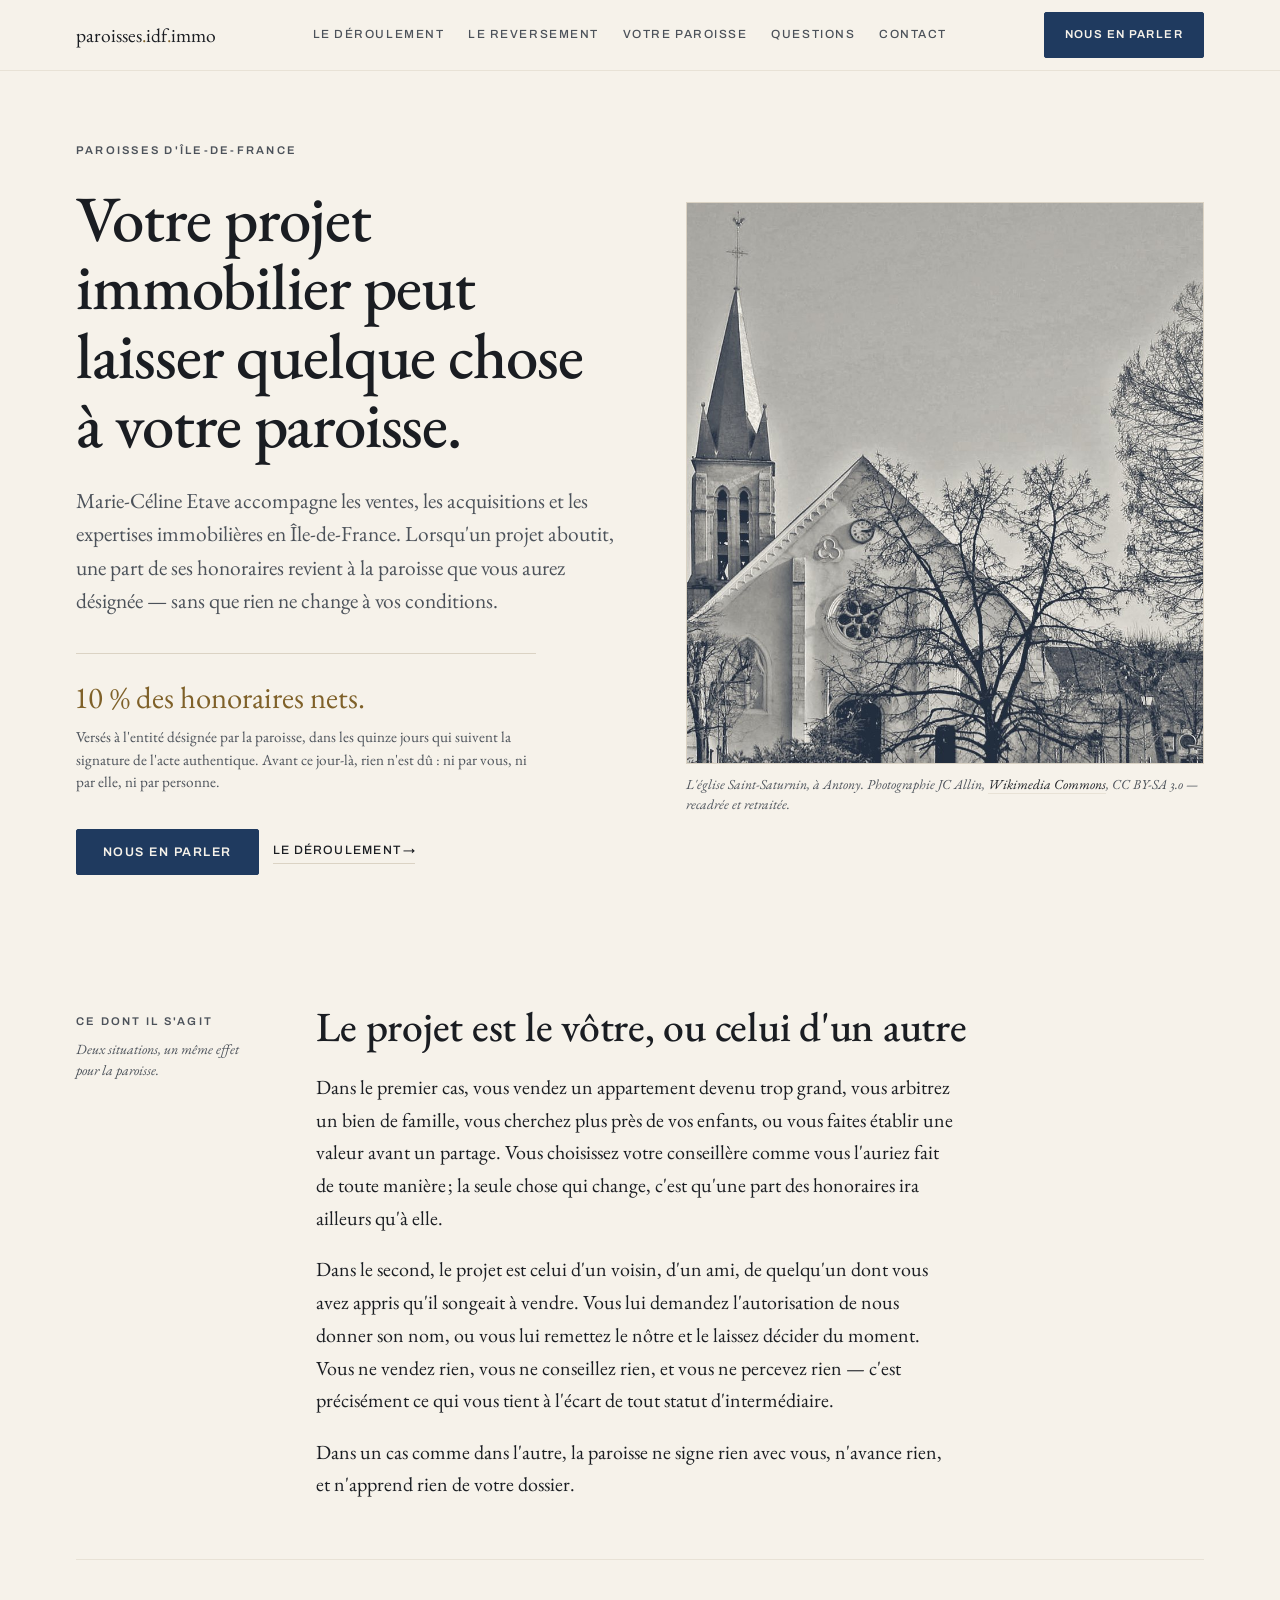
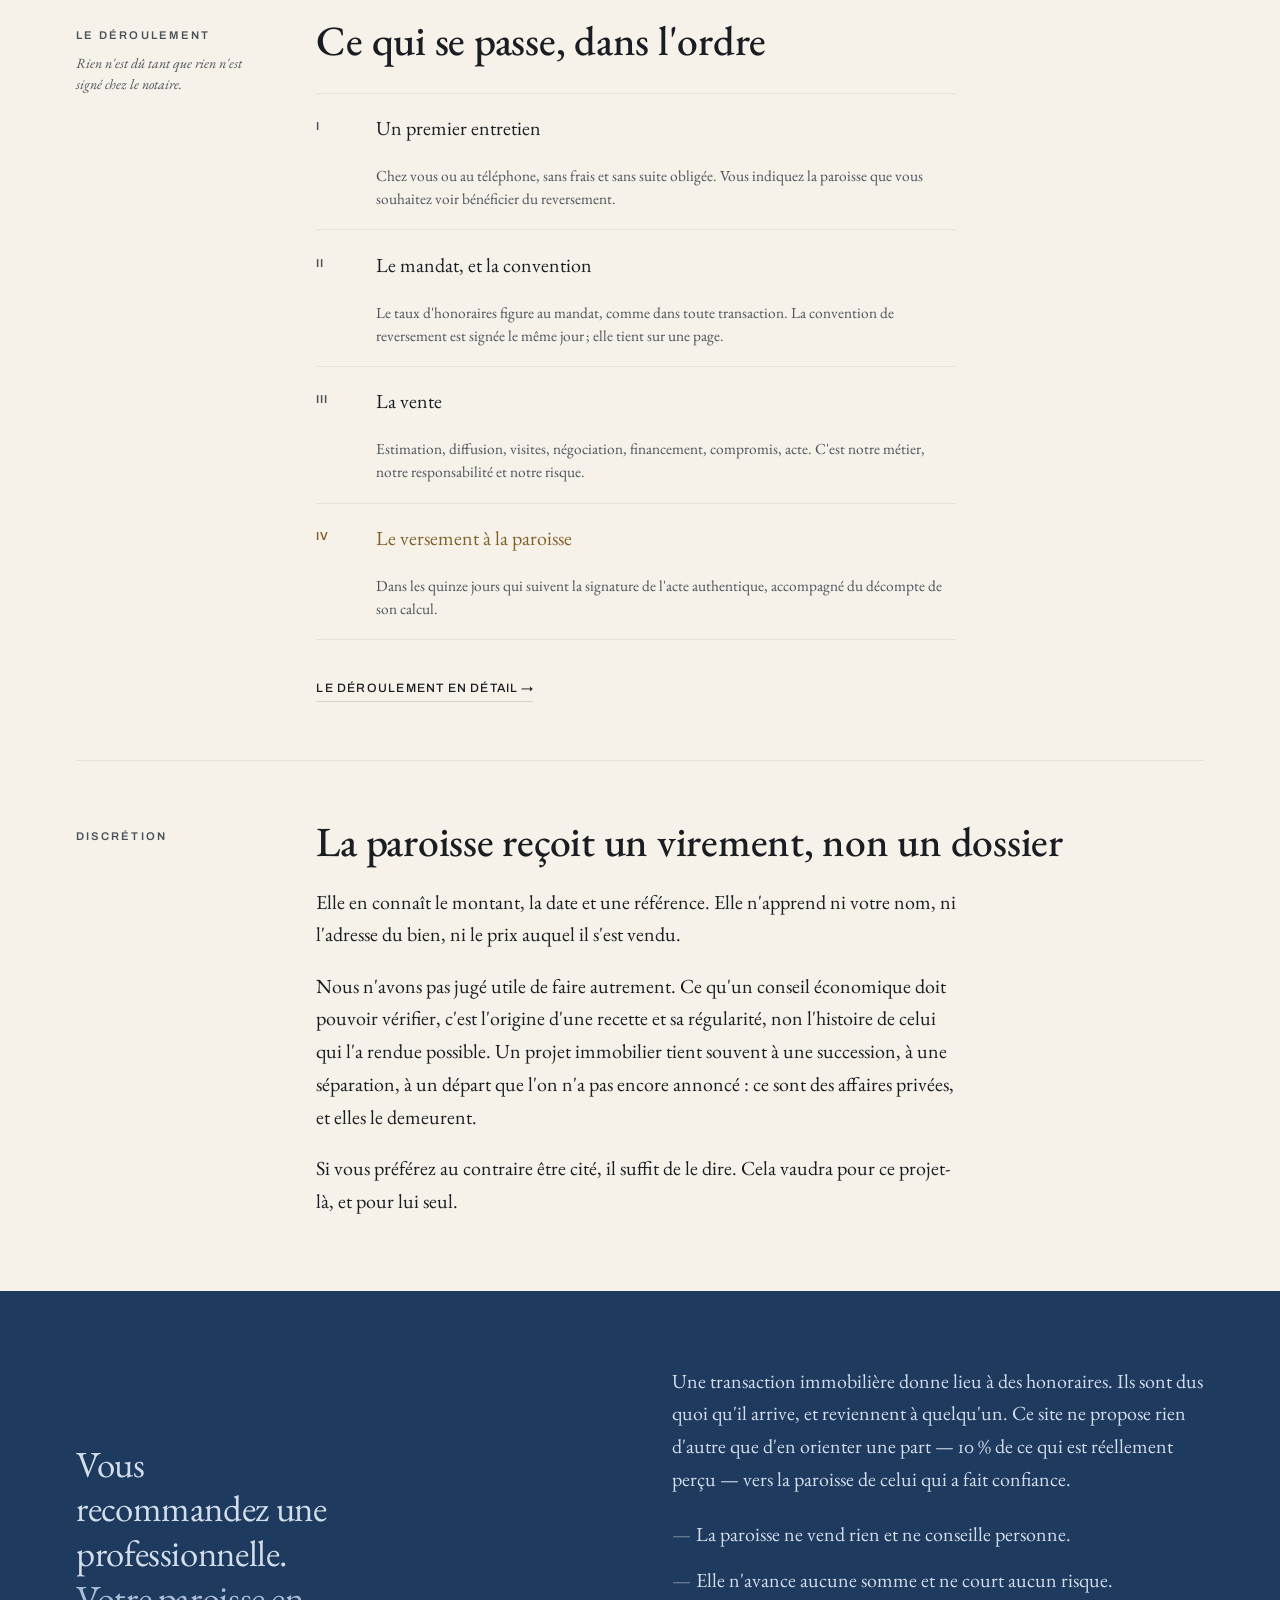
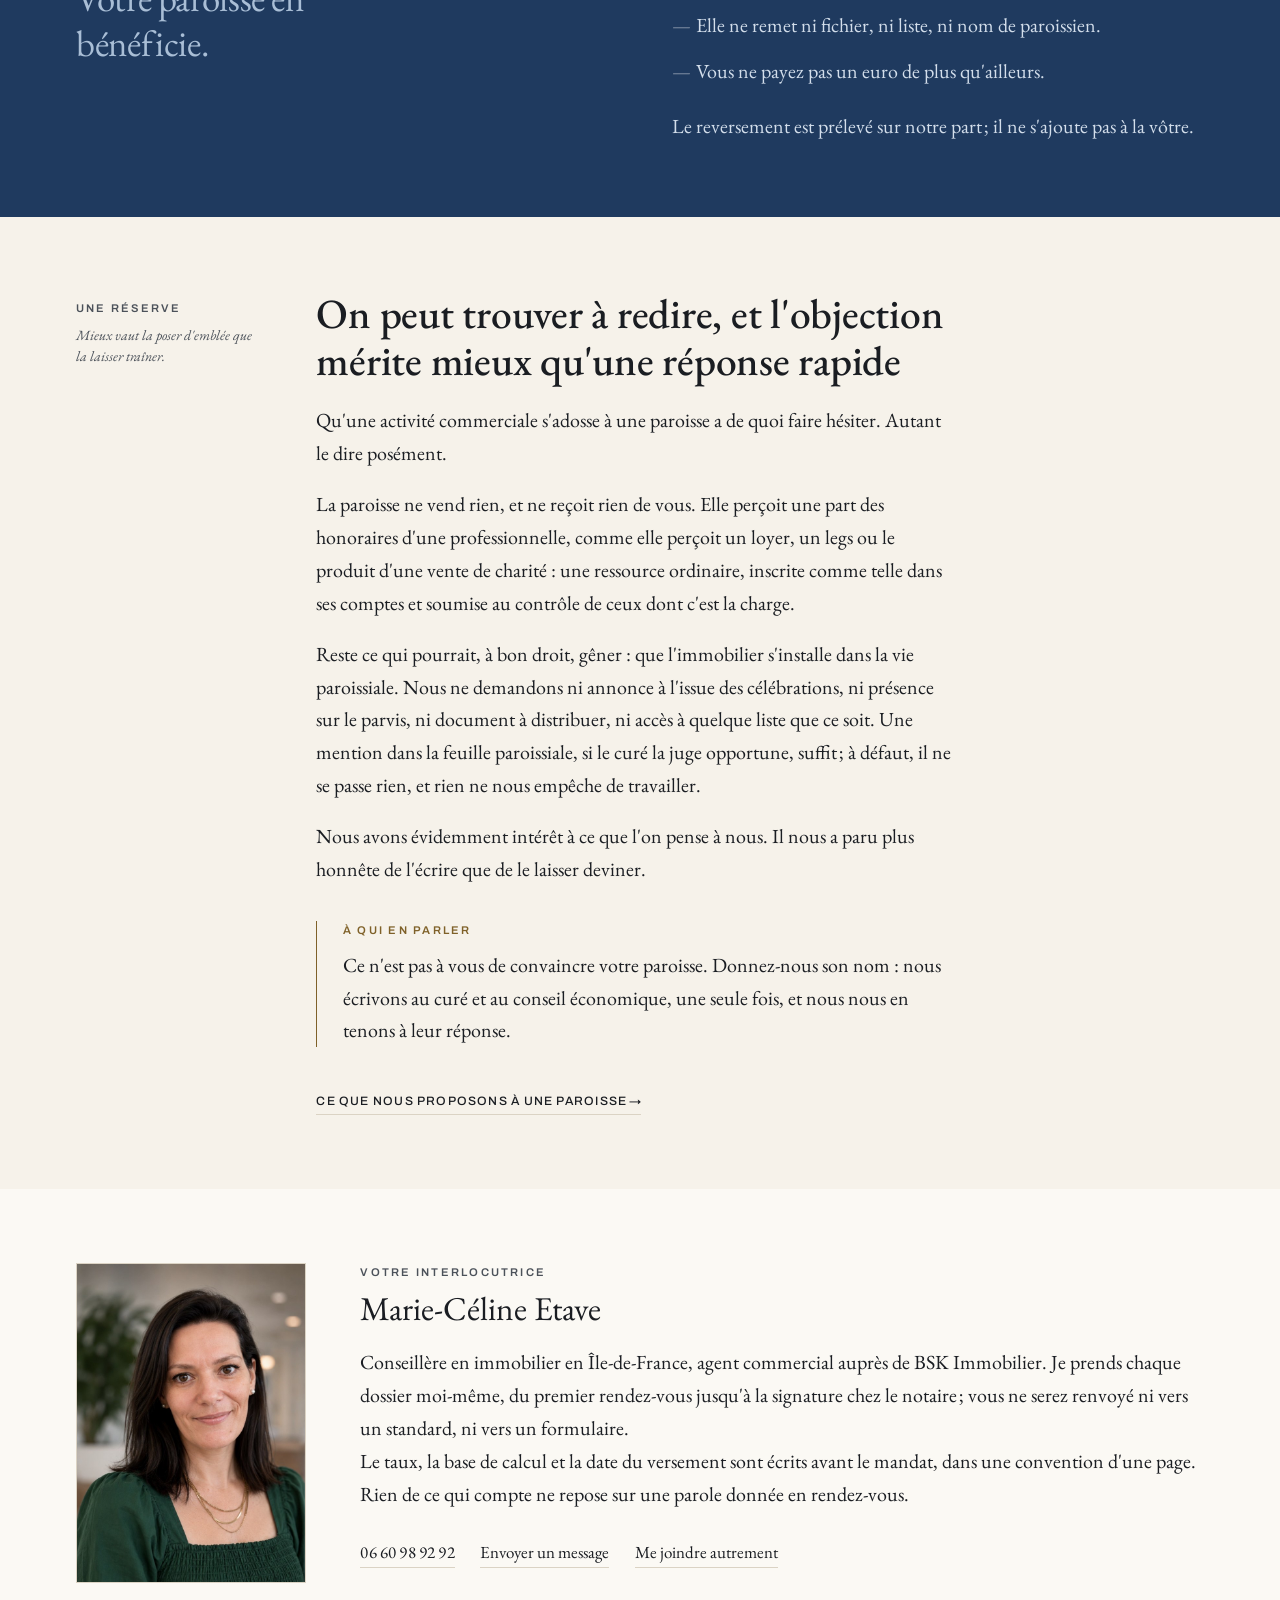
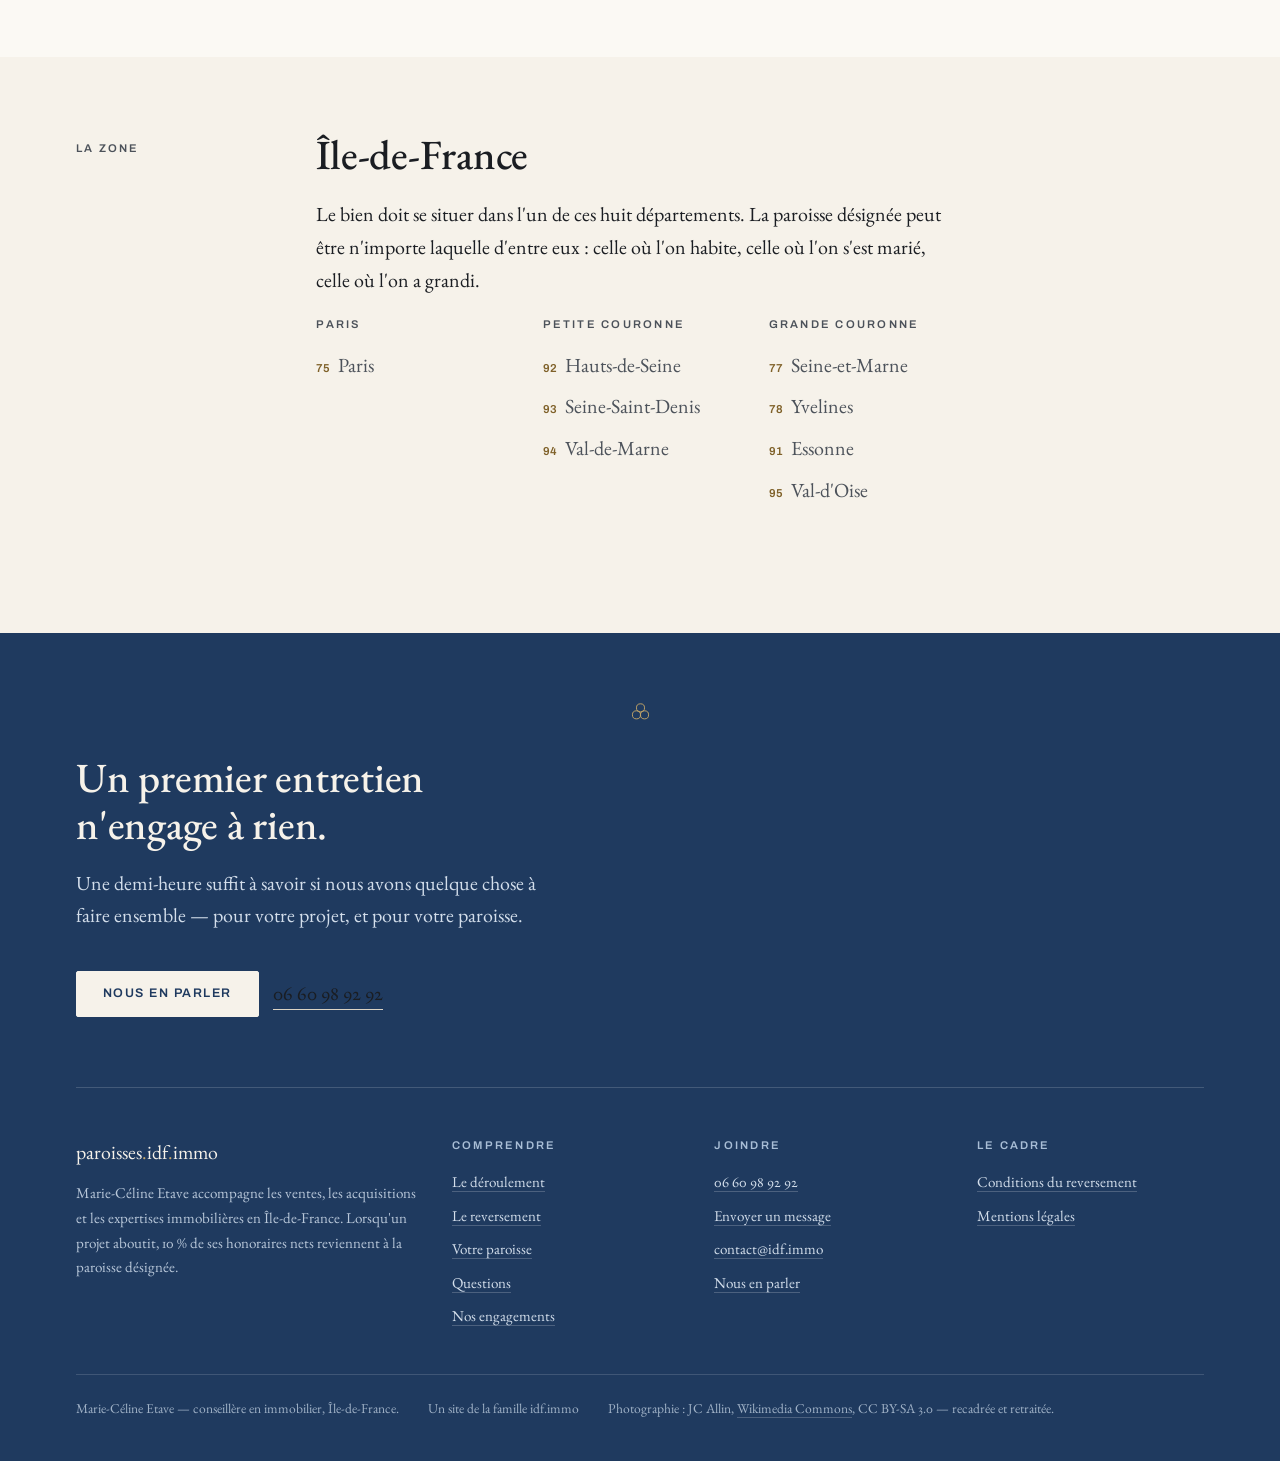
==== commit 3622367c: "paroisses.idf.immo : reprise complète du dessin et des textes La première version était une page d'a" ====
--- a/paroisses.idf.immo/index.html
+++ b/paroisses.idf.immo/index.html
@@ -3,407 +3,227 @@
 <head>
 <meta charset="utf-8">
 <meta name="viewport" content="width=device-width, initial-scale=1">
-<title>paroisses.idf.immo — Votre projet immobilier peut soutenir votre paroisse</title>
-<meta name="description" content="Vendre, acheter ou faire estimer un bien en Île-de-France avec une conseillère qui reverse 10 % de ses honoraires nets à votre paroisse. Rien de plus pour vous, une ressource de plus pour elle.">
-<link rel="canonical" href="https://paroisses.idf.immo/">
-<meta name="theme-color" content="#10233D">
+<title>paroisses.idf.immo — Votre projet immobilier peut laisser quelque chose à votre paroisse</title>
+<meta name="description" content="Vendre, acheter ou faire estimer un bien en Île-de-France avec une conseillère qui reverse 10 % de ses honoraires nets à la paroisse que vous désignez. Rien de plus pour vous, une ressource de plus pour elle.">
+<link rel="canonical" href="https://paroisses.idf.immo/index.html">
+<meta name="theme-color" content="#F6F2EA">
 <meta property="og:type" content="website">
 <meta property="og:site_name" content="paroisses.idf.immo">
-<meta property="og:title" content="Votre projet immobilier peut soutenir votre paroisse">
-<meta property="og:description" content="Vous vendez, vous achetez, ou vous connaissez quelqu'un qui y songe. Nous vous accompagnons — et 10 % de nos honoraires nets reviennent à votre paroisse.">
-<meta property="og:url" content="https://paroisses.idf.immo/">
+<meta property="og:title" content="Votre projet immobilier peut laisser quelque chose à votre paroisse">
+<meta property="og:description" content="Vendre, acheter ou faire estimer un bien en Île-de-France avec une conseillère qui reverse 10 % de ses honoraires nets à la paroisse que vous désignez. Rien de plus pour vous, une ressource de plus pour elle.">
+<meta property="og:url" content="https://paroisses.idf.immo/index.html">
 <meta property="og:locale" content="fr_FR">
+<meta property="og:image" content="https://paroisses.idf.immo/images/saint-saturnin-1400.jpg">
+<meta property="og:image:alt" content="L'église Saint-Saturnin d'Antony, façade et clocher">
 <meta name="twitter:card" content="summary_large_image">
+<link rel="icon" href="data:image/svg+xml,%3Csvg xmlns='http://www.w3.org/2000/svg' viewBox='0 0 24 24'%3E%3Crect width='24' height='24' fill='%23F6F2EA'/%3E%3Cg fill='none' stroke='%237F6129' stroke-width='1.3'%3E%3Ccircle cx='12' cy='6.11' r='5.1'/%3E%3Ccircle cx='17.11' cy='14.95' r='5.1'/%3E%3Ccircle cx='6.89' cy='14.95' r='5.1'/%3E%3C/g%3E%3C/svg%3E">
 <link rel="preconnect" href="https://fonts.googleapis.com">
 <link rel="preconnect" href="https://fonts.gstatic.com" crossorigin>
-<link href="https://fonts.googleapis.com/css2?family=Archivo:wght@400;500;600;700&family=EB+Garamond:wght@400;500;600&display=swap" rel="stylesheet">
+<link href="https://fonts.googleapis.com/css2?family=Archivo:wght@500;600&family=EB+Garamond:ital,wght@0,400;0,500;0,600;1,400&display=swap" rel="stylesheet">
 <link rel="stylesheet" href="styles.css">
-<script type="application/ld+json">
-{
-  "@context":"https://schema.org",
-  "@type":"WebSite",
-  "name":"paroisses.idf.immo",
-  "url":"https://paroisses.idf.immo/",
-  "inLanguage":"fr-FR",
-  "description":"Accompagnement immobilier en Île-de-France dont 10 % des honoraires nets sont reversés à la paroisse du client ou de la personne qui a recommandé."
-}
-</script>
 </head>
 <body class="a-barre">
 <a class="saut" href="#principal">Aller au contenu</a>
 
 <header class="entete">
-  <div class="conteneur">
-    <a class="logo" href="/">paroisses<span class="pt">.</span>idf<span class="pt">.</span>immo</a>
-    <nav class="nav-p" aria-label="Navigation principale">
-      <a href="comment-ca-marche.html">Comment cela fonctionne</a>
+  <div class="page">
+    <a class="enseigne" href="index.html">paroisses<span class="pt">.</span>idf<span class="pt">.</span>immo</a>
+    <nav class="menu" aria-label="Navigation principale">
+      <a href="comment-cela-se-passe.html">Le déroulement</a>
       <a href="le-reversement.html">Le reversement</a>
       <a href="votre-paroisse.html">Votre paroisse</a>
-      <a href="vos-questions.html">Vos questions</a>
+      <a href="questions.html">Questions</a>
       <a href="contact.html">Contact</a>
     </nav>
-    <a class="bouton bouton-1" href="nous-en-parler.html">Nous en parler</a>
+    <a class="bouton" href="nous-en-parler.html">Nous en parler</a>
   </div>
 </header>
 
 <main id="principal">
-
-  <!-- ============ 1. HÉROS ============ -->
-  <section class="heros">
-    <div class="conteneur grille">
+  <section class="ouverture">
+    <div class="page grille">
       <div>
-        <span class="surtitre">Paroisses d'Île-de-France</span>
-        <h1>Votre projet immobilier peut aussi servir votre paroisse.</h1>
-        <p class="chapo">Vous vendez, vous achetez, ou vous connaissez quelqu'un qui y songe. Nous prenons le projet en main du premier rendez-vous à la signature — et ce qui aboutit laisse quelque chose derrière lui.</p>
-        <strong class="somme">10 % de nos honoraires nets reviennent à votre paroisse, le jour de la signature.</strong>
-        <div class="actions">
-          <a class="bouton bouton-1" href="nous-en-parler.html">Nous en parler</a>
-          <a class="bouton bouton-2" href="comment-ca-marche.html">Comment cela fonctionne</a>
-        </div>
-      </div>
-      <div aria-hidden="true">
-        <!-- La rosace : douze lancettes, une seule éclairée — la part qui
-             revient à la paroisse dans un ensemble qui la dépasse. Tout est
-             en SVG, aucune image externe, les couleurs viennent des
-             variables de styles.css. -->
-        <svg class="rosace" viewBox="0 0 400 400" role="presentation" focusable="false">
-          <defs>
-            <radialGradient id="halo" cx="50%" cy="50%" r="50%">
-              <stop offset="0%"   stop-color="#D0AE6E" stop-opacity=".30"/>
-              <stop offset="55%"  stop-color="#D0AE6E" stop-opacity=".10"/>
-              <stop offset="100%" stop-color="#D0AE6E" stop-opacity="0"/>
-            </radialGradient>
-          </defs>
-
-          <circle class="halo" cx="200" cy="132" r="118" fill="url(#halo)"/>
-
-          <!-- les cercles de pierre -->
-          <g class="trait">
-            <circle cx="200" cy="200" r="182"/>
-            <circle cx="200" cy="200" r="172"/>
-            <circle cx="200" cy="200" r="76"/>
-            <circle cx="200" cy="200" r="68"/>
-          </g>
-
-          <!-- les douze lancettes ; celle du haut est la part qui revient -->
-          <g transform="rotate(0 200 200)">
-            <path class="quartier-or" d="M184.8 125.5 L165.7 31.5 A172.0 172.0 0 0 1 234.3 31.5 L215.2 125.5 A76.0 76.0 0 0 0 184.8 125.5 Z"/>
-            <circle class="coeur" cx="200" cy="76" r="13"/>
-          </g>
-          <g transform="rotate(30 200 200)">
-            <path class="verre trait" d="M184.8 125.5 L165.7 31.5 A172.0 172.0 0 0 1 234.3 31.5 L215.2 125.5 A76.0 76.0 0 0 0 184.8 125.5 Z"/>
-            <circle class="verre-2 trait" cx="200" cy="76" r="13"/>
-          </g>
-          <g transform="rotate(60 200 200)">
-            <path class="verre trait" d="M184.8 125.5 L165.7 31.5 A172.0 172.0 0 0 1 234.3 31.5 L215.2 125.5 A76.0 76.0 0 0 0 184.8 125.5 Z"/>
-            <circle class="verre-2 trait" cx="200" cy="76" r="13"/>
-          </g>
-          <g transform="rotate(90 200 200)">
-            <path class="verre trait" d="M184.8 125.5 L165.7 31.5 A172.0 172.0 0 0 1 234.3 31.5 L215.2 125.5 A76.0 76.0 0 0 0 184.8 125.5 Z"/>
-            <circle class="verre-2 trait" cx="200" cy="76" r="13"/>
-          </g>
-          <g transform="rotate(120 200 200)">
-            <path class="verre trait" d="M184.8 125.5 L165.7 31.5 A172.0 172.0 0 0 1 234.3 31.5 L215.2 125.5 A76.0 76.0 0 0 0 184.8 125.5 Z"/>
-            <circle class="verre-2 trait" cx="200" cy="76" r="13"/>
-          </g>
-          <g transform="rotate(150 200 200)">
-            <path class="verre trait" d="M184.8 125.5 L165.7 31.5 A172.0 172.0 0 0 1 234.3 31.5 L215.2 125.5 A76.0 76.0 0 0 0 184.8 125.5 Z"/>
-            <circle class="verre-2 trait" cx="200" cy="76" r="13"/>
-          </g>
-          <g transform="rotate(180 200 200)">
-            <path class="verre trait" d="M184.8 125.5 L165.7 31.5 A172.0 172.0 0 0 1 234.3 31.5 L215.2 125.5 A76.0 76.0 0 0 0 184.8 125.5 Z"/>
-            <circle class="verre-2 trait" cx="200" cy="76" r="13"/>
-          </g>
-          <g transform="rotate(210 200 200)">
-            <path class="verre trait" d="M184.8 125.5 L165.7 31.5 A172.0 172.0 0 0 1 234.3 31.5 L215.2 125.5 A76.0 76.0 0 0 0 184.8 125.5 Z"/>
-            <circle class="verre-2 trait" cx="200" cy="76" r="13"/>
-          </g>
-          <g transform="rotate(240 200 200)">
-            <path class="verre trait" d="M184.8 125.5 L165.7 31.5 A172.0 172.0 0 0 1 234.3 31.5 L215.2 125.5 A76.0 76.0 0 0 0 184.8 125.5 Z"/>
-            <circle class="verre-2 trait" cx="200" cy="76" r="13"/>
-          </g>
-          <g transform="rotate(270 200 200)">
-            <path class="verre trait" d="M184.8 125.5 L165.7 31.5 A172.0 172.0 0 0 1 234.3 31.5 L215.2 125.5 A76.0 76.0 0 0 0 184.8 125.5 Z"/>
-            <circle class="verre-2 trait" cx="200" cy="76" r="13"/>
-          </g>
-          <g transform="rotate(300 200 200)">
-            <path class="verre trait" d="M184.8 125.5 L165.7 31.5 A172.0 172.0 0 0 1 234.3 31.5 L215.2 125.5 A76.0 76.0 0 0 0 184.8 125.5 Z"/>
-            <circle class="verre-2 trait" cx="200" cy="76" r="13"/>
-          </g>
-          <g transform="rotate(330 200 200)">
-            <path class="verre trait" d="M184.8 125.5 L165.7 31.5 A172.0 172.0 0 0 1 234.3 31.5 L215.2 125.5 A76.0 76.0 0 0 0 184.8 125.5 Z"/>
-            <circle class="verre-2 trait" cx="200" cy="76" r="13"/>
-          </g>
-
-          <!-- les meneaux de pierre, entre les lancettes -->
-          <g class="trait">
-            <line x1="219.7" y1="126.6" x2="244.5" y2="33.9"/>
-            <line x1="253.7" y1="146.3" x2="321.6" y2="78.4"/>
-            <line x1="273.4" y1="180.3" x2="366.1" y2="155.5"/>
-            <line x1="273.4" y1="219.7" x2="366.1" y2="244.5"/>
-            <line x1="253.7" y1="253.7" x2="321.6" y2="321.6"/>
-            <line x1="219.7" y1="273.4" x2="244.5" y2="366.1"/>
-            <line x1="180.3" y1="273.4" x2="155.5" y2="366.1"/>
-            <line x1="146.3" y1="253.7" x2="78.4" y2="321.6"/>
-            <line x1="126.6" y1="219.7" x2="33.9" y2="244.5"/>
-            <line x1="126.6" y1="180.3" x2="33.9" y2="155.5"/>
-            <line x1="146.3" y1="146.3" x2="78.4" y2="78.4"/>
-            <line x1="180.3" y1="126.6" x2="155.5" y2="33.9"/>
-          </g>
-
-          <!-- la couronne intérieure : six baies -->
-          <g>
-            <circle class="verre-2 trait" cx="200.0" cy="148.0" r="17"/>
-            <circle class="verre-2 trait" cx="245.0" cy="174.0" r="17"/>
-            <circle class="verre-2 trait" cx="245.0" cy="226.0" r="17"/>
-            <circle class="verre-2 trait" cx="200.0" cy="252.0" r="17"/>
-            <circle class="verre-2 trait" cx="155.0" cy="226.0" r="17"/>
-            <circle class="verre-2 trait" cx="155.0" cy="174.0" r="17"/>
-          </g>
-
-          <!-- l'oculus central -->
-          <circle class="coeur" cx="200" cy="200" r="22"/>
-          <circle class="trait" cx="200" cy="200" r="29"/>
-        </svg>
-      </div>
-    </div>
-  </section>
-
-  <!-- ============ 2. LES DEUX PORTES ============ -->
-  <section class="section" id="deux-portes">
-    <div class="conteneur">
-      <div class="tete-section">
-        <span class="surtitre">Deux façons d'y contribuer</span>
-        <h2>Selon que le projet est le vôtre, ou celui d'un autre</h2>
-        <p>Le résultat est le même pour la paroisse. Le chemin, lui, n'est pas tout à fait le même pour vous.</p>
-      </div>
-      <div class="portes">
-
-        <article class="porte">
-          <svg class="arc" viewBox="0 0 44 52" role="presentation" focusable="false" aria-hidden="true">
-            <g fill="none" stroke="currentColor" stroke-width="1.6" stroke-linecap="round" stroke-linejoin="round">
-              <path d="M3 51 V19 A19 19 0 0 1 41 19 V51"/>
-              <path d="M13 31 L22 24 L31 31"/>
-              <path d="M15.5 30 V44 H28.5 V30"/>
-              <path d="M20 44 V37 H24 V44"/>
-            </g>
-          </svg>
-          <h3>Le projet est le vôtre</h3>
-          <p>Un appartement devenu grand, un bien de famille à arbitrer, un achat plus près des enfants, une estimation à faire établir avant une succession. Vous choisissez votre conseillère&nbsp;; le reversement suit, sans que rien ne change à vos conditions.</p>
-          <p>Vous nous dites votre paroisse au premier rendez-vous. C'est la seule information particulière que nous vous demandons, et elle n'a aucune incidence sur le reste.</p>
-          <a class="lien" href="comment-ca-marche.html#votre-projet">Comment cela se passe</a>
-        </article>
-
-        <article class="porte">
-          <svg class="arc" viewBox="0 0 44 52" role="presentation" focusable="false" aria-hidden="true">
-            <g fill="none" stroke="currentColor" stroke-width="1.6" stroke-linecap="round" stroke-linejoin="round">
-              <path d="M3 51 V19 A19 19 0 0 1 41 19 V51"/>
-              <path d="M22 21 V25"/>
-              <path d="M13.5 41 c0-9.5 3-12 8.5-12 s8.5 2.5 8.5 12 z"/>
-              <path d="M11.5 41 h21"/>
-              <circle cx="22" cy="45" r="1.9"/>
-            </g>
-          </svg>
-          <h3>Le projet est celui d'un autre</h3>
-          <p>Une conversation après la messe, un voisin qui vient de poser un panneau, un ami qui hésite depuis deux ans. Vous ne vendez rien et vous ne vous engagez à rien&nbsp;: vous donnez notre nom, ou vous nous dites qu'un projet existe — avec l'accord de l'intéressé, jamais dans son dos.</p>
-          <p>Si la vente se conclut, c'est <strong>votre</strong> paroisse qui reçoit, pas la nôtre. Vous n'êtes vous-même rémunéré à aucun moment.</p>
-          <a class="lien" href="comment-ca-marche.html#recommander">Ce que nous faisons ensuite</a>
-        </article>
-
-      </div>
-    </div>
-  </section>
-
-  <!-- ============ 3. LE MANIFESTE ============ -->
-  <section class="section section-sombre manifeste">
-    <div class="conteneur">
-      <div class="duo">
-        <div>
-          <span class="surtitre">Le principe</span>
-          <blockquote>Vous recommandez une professionnelle.<br><span class="b">Votre paroisse en bénéficie.</span></blockquote>
-        </div>
-        <div>
-          <p>Une vente immobilière donne lieu à des honoraires. Ils sont dus de toute façon, et à quelqu'un. La seule chose que ce site propose, c'est qu'une part de ces honoraires — 10 % de ce que nous percevons réellement — revienne à la paroisse de celui qui nous a fait confiance.</p>
-          <ul class="liste liste-non">
+        <span class="mention">Paroisses d'Île-de-France</span>
+        <h1>Votre projet immobilier peut laisser quelque chose à votre paroisse.</h1>
+        <p class="chapeau">Marie-Céline Etave accompagne les ventes, les acquisitions et les expertises immobilières en Île-de-France. Lorsqu'un projet aboutit, une part de ses honoraires revient à la paroisse que vous aurez désignée — sans que rien ne change à vos conditions.</p>
+        <div class="part">
+          <span class="chiffre">10&nbsp;% des honoraires nets.</span>
+          <p class="glose">Versés à l'entité désignée par la paroisse, dans les quinze jours qui suivent la signature de l'acte authentique. Avant ce jour-là, rien n'est dû&nbsp;: ni par vous, ni par elle, ni par personne.</p>
+        </div>
+        <div class="gestes">
+          <a class="bouton" href="nous-en-parler.html">Nous en parler</a>
+          <a class="suite" href="comment-cela-se-passe.html">Le déroulement</a>
+        </div>
+      </div>
+        <figure class="planche">
+          <img src="images/saint-saturnin-900.jpg"
+               srcset="images/saint-saturnin-560.jpg 560w, images/saint-saturnin-900.jpg 900w, images/saint-saturnin-1400.jpg 1400w"
+               sizes="(min-width:940px) 46vw, 100vw"
+               width="900" height="975" fetchpriority="high"
+               alt="La façade et le clocher de l'église Saint-Saturnin d'Antony, vus de la place, entre les arbres d'hiver.">
+          <figcaption>L'église Saint-Saturnin, à Antony. Photographie JC&nbsp;Allin, <a href="https://commons.wikimedia.org/wiki/File:92-Antony-place-St-Saturnin.jpg" rel="license noopener" target="_blank">Wikimedia Commons</a>, CC&nbsp;BY-SA&nbsp;3.0 — recadrée et retraitée.</figcaption>
+        </figure>
+    </div>
+  </section>
+
+  <section class="section">
+    <div class="page">
+
+      <div class="rubrique">
+        <div class="marge">
+          <span class="mention">Ce dont il s'agit</span>
+          <p class="note">Deux situations, un même effet pour la paroisse.</p>
+        </div>
+        <div>
+          <h2>Le projet est le vôtre, ou celui d'un autre</h2>
+          <p>Dans le premier cas, vous vendez un appartement devenu trop grand, vous arbitrez un bien de famille, vous cherchez plus près de vos enfants, ou vous faites établir une valeur avant un partage. Vous choisissez votre conseillère comme vous l'auriez fait de toute manière&#8239;; la seule chose qui change, c'est qu'une part des honoraires ira ailleurs qu'à elle.</p>
+          <p>Dans le second, le projet est celui d'un voisin, d'un ami, de quelqu'un dont vous avez appris qu'il songeait à vendre. Vous lui demandez l'autorisation de nous donner son nom, ou vous lui remettez le nôtre et le laissez décider du moment. Vous ne vendez rien, vous ne conseillez rien, et vous ne percevez rien — c'est précisément ce qui vous tient à l'écart de tout statut d'intermédiaire.</p>
+          <p>Dans un cas comme dans l'autre, la paroisse ne signe rien avec vous, n'avance rien, et n'apprend rien de votre dossier.</p>
+        </div>
+      </div>
+
+      <div class="rubrique">
+        <div class="marge">
+          <span class="mention">Le déroulement</span>
+          <p class="note">Rien n'est dû tant que rien n'est signé chez le notaire.</p>
+        </div>
+        <div>
+          <h2>Ce qui se passe, dans l'ordre</h2>
+          <ol class="deroule">
+            <li><span class="quoi">Un premier entretien</span><span class="glose">Chez vous ou au téléphone, sans frais et sans suite obligée. Vous indiquez la paroisse que vous souhaitez voir bénéficier du reversement.</span></li>
+            <li><span class="quoi">Le mandat, et la convention</span><span class="glose">Le taux d'honoraires figure au mandat, comme dans toute transaction. La convention de reversement est signée le même jour&#8239;; elle tient sur une page.</span></li>
+            <li><span class="quoi">La vente</span><span class="glose">Estimation, diffusion, visites, négociation, financement, compromis, acte. C'est notre métier, notre responsabilité et notre risque.</span></li>
+            <li class="terme"><span class="quoi">Le versement à la paroisse</span><span class="glose">Dans les quinze jours qui suivent la signature de l'acte authentique, accompagné du décompte de son calcul.</span></li>
+          </ol>
+          <a class="suite" href="comment-cela-se-passe.html">Le déroulement en détail</a>
+        </div>
+      </div>
+
+      <div class="rubrique">
+        <div class="marge">
+          <span class="mention">Discrétion</span>
+        </div>
+        <div>
+          <h2>La paroisse reçoit un virement, non un dossier</h2>
+          <p>Elle en connaît le montant, la date et une référence. Elle n'apprend ni votre nom, ni l'adresse du bien, ni le prix auquel il s'est vendu.</p>
+          <p>Nous n'avons pas jugé utile de faire autrement. Ce qu'un conseil économique doit pouvoir vérifier, c'est l'origine d'une recette et sa régularité, non l'histoire de celui qui l'a rendue possible. Un projet immobilier tient souvent à une succession, à une séparation, à un départ que l'on n'a pas encore annoncé&nbsp;: ce sont des affaires privées, et elles le demeurent.</p>
+          <p>Si vous préférez au contraire être cité, il suffit de le dire. Cela vaudra pour ce projet-là, et pour lui seul.</p>
+        </div>
+      </div>
+
+    </div>
+  </section>
+
+  <section class="section section-bleue">
+    <div class="page">
+      <div class="rubrique rubrique-duo">
+        <div class="marge">
+          <blockquote class="citation">
+            <p>Vous recommandez une professionnelle.<br><span class="second">Votre paroisse en bénéficie.</span></p>
+          </blockquote>
+        </div>
+        <div>
+          <p>Une transaction immobilière donne lieu à des honoraires. Ils sont dus quoi qu'il arrive, et reviennent à quelqu'un. Ce site ne propose rien d'autre que d'en orienter une part — 10&nbsp;% de ce qui est réellement perçu — vers la paroisse de celui qui a fait confiance.</p>
+          <ul class="refus">
             <li>La paroisse ne vend rien et ne conseille personne.</li>
-            <li>Elle n'avance aucune somme et ne prend aucun risque.</li>
-            <li>Elle ne nous confie ni fichier, ni liste, ni nom de paroissien.</li>
+            <li>Elle n'avance aucune somme et ne court aucun risque.</li>
+            <li>Elle ne remet ni fichier, ni liste, ni nom de paroissien.</li>
             <li>Vous ne payez pas un euro de plus qu'ailleurs.</li>
           </ul>
-          <p style="margin-top:22px">Le reversement est prélevé sur notre part&nbsp;; il ne s'ajoute pas à votre note. C'est la façon la plus simple de rendre utile une recommandation qui, sans cela, n'aurait profité qu'à nous.</p>
-        </div>
-      </div>
-    </div>
-  </section>
-
-  <!-- ============ 4. LE PARCOURS ============ -->
-  <section class="section section-claire" id="parcours">
-    <div class="conteneur">
-      <div class="tete-section">
-        <span class="surtitre">Le déroulement</span>
-        <h2>Quatre temps, et un seul vous demande quelque chose</h2>
-        <p>Rien n'est dû tant que rien n'est signé — ni par vous, ni par la paroisse, ni par personne.</p>
-      </div>
-      <div class="parcours">
-        <div class="temps">
-          <span class="jeton">1</span>
-          <div><h3>Vous nous appelez</h3><p>Ou vous nous écrivez. Vous indiquez votre paroisse&nbsp;: c'est tout ce qui distingue ce premier contact d'un autre.</p></div>
-        </div>
-        <div class="temps">
-          <span class="jeton">2</span>
-          <div><h3>Nous prenons le projet en main</h3><p>Estimation, mandat, mise en vente, visites, négociation. Notre métier, nos honoraires, notre responsabilité.</p></div>
-        </div>
-        <div class="temps">
-          <span class="jeton">3</span>
-          <div><h3>La vente est signée</h3><p>Acte authentique, chez le notaire. C'est le seul événement qui déclenche quoi que ce soit.</p></div>
-        </div>
-        <div class="temps don">
-          <span class="jeton">✓</span>
-          <div><h3>La paroisse reçoit 10 %</h3><p>Un virement à l'entité qu'elle a désignée, dans les quinze jours, avec la référence convenue.</p></div>
-        </div>
-      </div>
-      <div class="actions">
-        <a class="bouton bouton-1" href="nous-en-parler.html">Nous en parler</a>
-        <a class="bouton bouton-2" href="le-reversement.html">Sur quoi portent les 10&nbsp;%</a>
-      </div>
-    </div>
-  </section>
-
-  <!-- ============ 5. CE QUI CHANGE, CE QUI NE CHANGE PAS ============ -->
-  <section class="section" id="ce-qui-change">
-    <div class="conteneur">
-      <div class="tete-section">
-        <span class="surtitre">L'équilibre</span>
-        <h2>Ce qui ne change pas, et ce qui change</h2>
-      </div>
-      <div class="duo">
-        <div>
-          <h3>Pour vous, rien ne change</h3>
-          <ul class="liste liste-non">
-            <li>Les honoraires sont ceux du mandat&nbsp;: ni majorés, ni particuliers.</li>
-            <li>Le reversement ne vous est jamais facturé&nbsp;: il sort de notre part.</li>
-            <li>Vous n'avez aucune démarche à faire auprès de la paroisse.</li>
-            <li>Vous n'êtes tenu à rien&nbsp;: ni exclusivité imposée, ni promesse, ni délai.</li>
-          </ul>
-        </div>
-        <div>
-          <h3>Pour la paroisse, quelque chose change</h3>
-          <ul class="liste liste-oui">
-            <li>Une ressource qui ne vient d'aucune quête et ne remplace aucun denier.</li>
-            <li>Un virement identifiable, une convention d'une page, un interlocuteur unique.</li>
-            <li>Aucune contrepartie&nbsp;: ni tract, ni stand, ni fichier de paroissiens.</li>
-            <li>La liberté d'arrêter du jour au lendemain, sans motif à donner.</li>
-          </ul>
-        </div>
-      </div>
-    </div>
-  </section>
-
-  <!-- ============ 6. LA DISCRÉTION ============ -->
-  <section class="section section-douce" id="discretion">
-    <div class="conteneur">
-      <div class="duo">
-        <div>
-          <span class="surtitre">Discrétion</span>
-          <h2>Votre paroisse reçoit un virement, pas votre dossier.</h2>
-        </div>
-        <div>
-          <p>Un projet immobilier est une affaire privée&nbsp;: une succession à partager, une séparation, un départ que l'on n'a pas encore annoncé, un prix que l'on ne souhaite pas voir circuler. La paroisse n'a rien à en connaître, et elle n'en connaîtra rien.</p>
-          <ul class="liste liste-non" style="margin-top:18px">
-            <li>Ni votre nom, ni l'adresse du bien, ni le prix de vente ne lui sont communiqués.</li>
-            <li>Elle reçoit un montant et une référence. C'est tout.</li>
-          </ul>
-          <p style="margin-top:20px">Si vous souhaitez au contraire être cité — parce que le geste vous tient à cœur et que vous l'assumez — dites-le&nbsp;: nous suivrons votre choix, projet par projet. Le défaut, lui, reste le silence.</p>
-          <p style="margin-top:14px"><strong>Un curé n'a pas à savoir ce que vaut l'appartement de ses paroissiens.</strong> Nous nous en tenons là.</p>
-        </div>
-      </div>
-    </div>
-  </section>
-
-  <!-- ============ 7. L'OBJECTION ============ -->
-  <section class="section section-claire" id="objection">
-    <div class="conteneur etroit">
-      <span class="surtitre">La question qui vient d'abord</span>
-      <h2>«&nbsp;N'est-ce pas mêler l'argent à ce qui ne s'achète pas&nbsp;?&nbsp;»</h2>
-      <div class="contenu" style="padding:26px 0 0">
-        <p>La question est légitime, et nous préférons qu'elle soit posée tout de suite plutôt qu'après.</p>
-        <p>La paroisse ne vend rien. Elle ne reçoit rien de vous, et rien en échange d'un service qu'elle aurait rendu. Elle reçoit une part des honoraires d'une professionnelle, comme elle reçoit un legs, un loyer ou le produit d'une vente de charité&nbsp;: une ressource ordinaire, inscrite comme telle dans ses comptes, sous le contrôle de ceux dont c'est la charge.</p>
-        <p>Ce qui serait déplacé, ce serait d'installer l'immobilier dans la vie de la paroisse. Nous ne demandons ni annonce en chaire, ni stand sur le parvis, ni prospectus à la sortie de la messe. Une ligne dans la feuille paroissiale et un lien sur le site suffisent&nbsp;; au-delà, nous n'insistons pas.</p>
-        <p>Et si votre curé ou votre conseil économique préfère ne pas s'associer à cette démarche, la réponse est simplement non, et il n'y a rien à ajouter.</p>
-        <div class="encart">
-          <span class="etiq">À qui en parler</span>
-          <p>Ce n'est pas à vous de convaincre votre paroisse. Donnez-nous son nom&nbsp;: nous écrivons au curé et au conseil économique, une fois, sobrement, et nous nous en tenons à leur réponse.</p>
-        </div>
-        <p><a href="votre-paroisse.html">Ce que nous proposons exactement à une paroisse →</a></p>
-      </div>
-    </div>
-  </section>
-
-  <!-- ============ 8. L'INTERLOCUTRICE ============ -->
-  <section class="section" id="interlocutrice">
-    <div class="conteneur">
+          <p>Le reversement est prélevé sur notre part&#8239;; il ne s'ajoute pas à la vôtre.</p>
+        </div>
+      </div>
+    </div>
+  </section>
+
+  <section class="section">
+    <div class="page">
+      <div class="rubrique">
+        <div class="marge">
+          <span class="mention">Une réserve</span>
+          <p class="note">Mieux vaut la poser d'emblée que la laisser traîner.</p>
+        </div>
+        <div>
+          <h2>On peut trouver à redire, et l'objection mérite mieux qu'une réponse rapide</h2>
+          <p>Qu'une activité commerciale s'adosse à une paroisse a de quoi faire hésiter. Autant le dire posément.</p>
+          <p>La paroisse ne vend rien, et ne reçoit rien de vous. Elle perçoit une part des honoraires d'une professionnelle, comme elle perçoit un loyer, un legs ou le produit d'une vente de charité&nbsp;: une ressource ordinaire, inscrite comme telle dans ses comptes et soumise au contrôle de ceux dont c'est la charge.</p>
+          <p>Reste ce qui pourrait, à bon droit, gêner&nbsp;: que l'immobilier s'installe dans la vie paroissiale. Nous ne demandons ni annonce à l'issue des célébrations, ni présence sur le parvis, ni document à distribuer, ni accès à quelque liste que ce soit. Une mention dans la feuille paroissiale, si le curé la juge opportune, suffit&#8239;; à défaut, il ne se passe rien, et rien ne nous empêche de travailler.</p>
+          <p>Nous avons évidemment intérêt à ce que l'on pense à nous. Il nous a paru plus honnête de l'écrire que de le laisser deviner.</p>
+          <div class="incise">
+            <span class="mention mention-bronze">À qui en parler</span>
+            <p>Ce n'est pas à vous de convaincre votre paroisse. Donnez-nous son nom&nbsp;: nous écrivons au curé et au conseil économique, une seule fois, et nous nous en tenons à leur réponse.</p>
+          </div>
+          <a class="suite" href="votre-paroisse.html">Ce que nous proposons à une paroisse</a>
+        </div>
+      </div>
+    </div>
+  </section>
+
+  <section class="section section-claire">
+    <div class="page">
       <div class="interlocutrice">
-        <div class="portrait">
-          <img src="marie-celine-etave.jpg" width="700" height="979" loading="lazy"
-               alt="Marie-Céline Etave, conseillère en immobilier en Île-de-France">
-        </div>
-        <div>
-          <p class="role">Votre interlocutrice</p>
+        <img class="portrait" src="images/marie-celine-etave.jpg" width="700" height="979" loading="lazy"
+             alt="Marie-Céline Etave, conseillère en immobilier en Île-de-France.">
+        <div>
+          <span class="mention">Votre interlocutrice</span>
           <p class="nom">Marie-Céline Etave</p>
-          <p>Conseillère en immobilier en Île-de-France. Je prends chaque projet moi-même, du premier rendez-vous jusqu'à la signature chez le notaire. Vous ne serez renvoyé ni vers un standard, ni vers un formulaire anonyme.</p>
-          <p style="margin-top:12px">Sur la part qui revient à la paroisse, je m'engage par écrit <strong>avant</strong> le mandat&nbsp;: le taux, la base de calcul et la date du versement figurent noir sur blanc dans une convention d'une page. Rien de ce qui suit ne dépend d'une parole donnée.</p>
+          <p>Conseillère en immobilier en Île-de-France, agent commercial auprès de BSK Immobilier. Je prends chaque dossier moi-même, du premier rendez-vous jusqu'à la signature chez le notaire&#8239;; vous ne serez renvoyé ni vers un standard, ni vers un formulaire.</p>
+          <p>Le taux, la base de calcul et la date du versement sont écrits avant le mandat, dans une convention d'une page. Rien de ce qui compte ne repose sur une parole donnée en rendez-vous.</p>
           <div class="joindre">
-            <a class="principal" href="tel:+33660989292">06 60 98 92 92</a>
-            <a href="sms:+33660989292">Envoyer un SMS</a>
-            <a href="contact.html">Me contacter</a>
+            <a class="tel" href="tel:+33660989292">06 60 98 92 92</a>
+            <a href="sms:+33660989292">Envoyer un message</a>
+            <a href="contact.html">Me joindre autrement</a>
           </div>
         </div>
       </div>
     </div>
   </section>
 
-  <!-- ============ 9. LA ZONE COUVERTE ============ -->
-  <section class="section section-douce" id="zone">
-    <div class="conteneur">
-      <div class="tete-section">
-        <span class="surtitre">La zone couverte</span>
-        <h2>Toute l'Île-de-France</h2>
-        <p>Le bien doit se trouver dans l'un de ces huit départements. C'est la seule limite géographique&nbsp;; la paroisse, elle, peut être celle de votre choix dès lors qu'elle s'y trouve également.</p>
-      </div>
-      <div class="couronnes">
-        <div class="couronne">
-          <span class="etiq">Paris</span>
-          <div class="deps"><span class="dep"><span class="num">75</span> Paris</span></div>
-        </div>
-        <div class="couronne">
-          <span class="etiq">Petite couronne</span>
-          <div class="deps">
-            <span class="dep"><span class="num">92</span> Hauts-de-Seine</span>
-            <span class="dep"><span class="num">93</span> Seine-Saint-Denis</span>
-            <span class="dep"><span class="num">94</span> Val-de-Marne</span>
+  <section class="section">
+    <div class="page">
+      <div class="rubrique">
+        <div class="marge">
+          <span class="mention">La zone</span>
+        </div>
+        <div>
+          <h2>Île-de-France</h2>
+          <p>Le bien doit se situer dans l'un de ces huit départements. La paroisse désignée peut être n'importe laquelle d'entre eux&nbsp;: celle où l'on habite, celle où l'on s'est marié, celle où l'on a grandi.</p>
+          <div class="zone">
+            <div class="groupe">
+              <span class="mention">Paris</span>
+              <ul><li><span class="num">75</span>Paris</li></ul>
+            </div>
+            <div class="groupe">
+              <span class="mention">Petite couronne</span>
+              <ul>
+                <li><span class="num">92</span>Hauts-de-Seine</li>
+                <li><span class="num">93</span>Seine-Saint-Denis</li>
+                <li><span class="num">94</span>Val-de-Marne</li>
+              </ul>
+            </div>
+            <div class="groupe">
+              <span class="mention">Grande couronne</span>
+              <ul>
+                <li><span class="num">77</span>Seine-et-Marne</li>
+                <li><span class="num">78</span>Yvelines</li>
+                <li><span class="num">91</span>Essonne</li>
+                <li><span class="num">95</span>Val-d'Oise</li>
+              </ul>
+            </div>
           </div>
         </div>
-        <div class="couronne">
-          <span class="etiq">Grande couronne</span>
-          <div class="deps">
-            <span class="dep"><span class="num">77</span> Seine-et-Marne</span>
-            <span class="dep"><span class="num">78</span> Yvelines</span>
-            <span class="dep"><span class="num">91</span> Essonne</span>
-            <span class="dep"><span class="num">95</span> Val-d'Oise</span>
-          </div>
-        </div>
-      </div>
-    </div>
-  </section>
-
-  <!-- ============ 10. BANDEAU FINAL ============ -->
-  <section class="bande">
-    <div class="conteneur">
-      <h2>Parlons-en simplement.</h2>
-      <p>Dix minutes au téléphone suffisent à savoir si cela a un sens — pour vous, pour votre projet, et pour votre paroisse. Rien ne vous engage, et nous ne rappelons pas deux fois.</p>
-      <div class="actions">
+      </div>
+    </div>
+  </section>
+
+  <section class="clausule">
+    <div class="page">
+      <div class="fleuron"><svg class="trilobe" viewBox="0 0 24 24" role="presentation" focusable="false" aria-hidden="true"><circle cx="12" cy="6.11" r="5.1"/><circle cx="17.11" cy="14.95" r="5.1"/><circle cx="6.89" cy="14.95" r="5.1"/></svg></div>
+      <h2>Un premier entretien n'engage à rien.</h2>
+      <p>Une demi-heure suffit à savoir si nous avons quelque chose à faire ensemble — pour votre projet, et pour votre paroisse.</p>
+      <div class="gestes">
         <a class="bouton bouton-clair" href="nous-en-parler.html">Nous en parler</a>
-        <a class="bouton bouton-2" href="tel:+33660989292">06 60 98 92 92</a>
+        <a class="tel" href="tel:+33660989292">06 60 98 92 92</a>
       </div>
     </div>
   </section>
@@ -411,48 +231,51 @@
 </main>
 
 <footer class="pied">
-  <div class="conteneur">
-    <div class="grille">
-      <div>
-        <div class="marque">paroisses<span class="pt">.</span>idf<span class="pt">.</span>immo</div>
-        <p>Accompagnement immobilier en Île-de-France. Un projet mené à son terme, 10 % des honoraires nets reversés à votre paroisse.</p>
-      </div>
-      <div>
-        <h2>Comprendre</h2>
-        <ul>
-          <li><a href="comment-ca-marche.html">Comment cela fonctionne</a></li>
-          <li><a href="le-reversement.html">Le reversement de 10 %</a></li>
-          <li><a href="votre-paroisse.html">Votre paroisse</a></li>
-          <li><a href="vos-questions.html">Vos questions</a></li>
-          <li><a href="notre-engagement.html">Notre engagement</a></li>
-        </ul>
-      </div>
-      <div>
-        <h2>Contact</h2>
-        <ul>
-          <li><a href="tel:+33660989292">06 60 98 92 92</a></li>
-          <li><a href="sms:+33660989292">Envoyer un SMS</a></li>
-          <li><a href="mailto:contact@idf.immo">contact@idf.immo</a></li>
-          <li><a href="nous-en-parler.html">Nous en parler</a></li>
-        </ul>
-      </div>
-      <div>
-        <h2>Le cadre</h2>
-        <ul>
-          <li><a href="conditions-du-reversement.html">Conditions du reversement</a></li>
-          <li><a href="mentions-legales.html">Mentions légales</a></li>
-        </ul>
-      </div>
-    </div>
-    <div class="bas">
-      <span>Marie-Céline Etave — conseillère en immobilier, Île-de-France.</span>
-      <span>Un site de la famille idf.immo</span>
+  <div class="page">
+    <div class="filet-haut">
+      <div class="grille">
+        <div>
+          <a class="enseigne" href="index.html">paroisses<span class="pt">.</span>idf<span class="pt">.</span>immo</a>
+          <p>Marie-Céline Etave accompagne les ventes, les acquisitions et les expertises immobilières en Île-de-France. Lorsqu'un projet aboutit, 10&nbsp;% de ses honoraires nets reviennent à la paroisse désignée.</p>
+        </div>
+        <div>
+          <span class="mention">Comprendre</span>
+          <ul>
+            <li><a href="comment-cela-se-passe.html">Le déroulement</a></li>
+            <li><a href="le-reversement.html">Le reversement</a></li>
+            <li><a href="votre-paroisse.html">Votre paroisse</a></li>
+            <li><a href="questions.html">Questions</a></li>
+            <li><a href="nos-engagements.html">Nos engagements</a></li>
+          </ul>
+        </div>
+        <div>
+          <span class="mention">Joindre</span>
+          <ul>
+            <li><a class="tel" href="tel:+33660989292">06 60 98 92 92</a></li>
+            <li><a href="sms:+33660989292">Envoyer un message</a></li>
+            <li><a href="mailto:contact@idf.immo">contact@idf.immo</a></li>
+            <li><a href="nous-en-parler.html">Nous en parler</a></li>
+          </ul>
+        </div>
+        <div>
+          <span class="mention">Le cadre</span>
+          <ul>
+            <li><a href="conditions-du-reversement.html">Conditions du reversement</a></li>
+            <li><a href="mentions-legales.html">Mentions légales</a></li>
+          </ul>
+        </div>
+      </div>
+      <div class="bas">
+        <span>Marie-Céline Etave — conseillère en immobilier, Île-de-France.</span>
+        <span>Un site de la famille idf.immo</span>
+        <span>Photographie&nbsp;: JC Allin, <a href="https://commons.wikimedia.org/wiki/File:92-Antony-place-St-Saturnin.jpg" rel="license noopener" target="_blank">Wikimedia Commons</a>, CC BY-SA 3.0 — recadrée et retraitée.</span>
+      </div>
     </div>
   </div>
 </footer>
 
-<div class="barre-fixe" id="barre">
-  <a class="bouton bouton-1" href="nous-en-parler.html">Nous en parler</a>
+<div class="barre" id="barre">
+  <a class="bouton" href="nous-en-parler.html">Nous en parler</a>
 </div>
 
 <script src="site.js" defer></script>
--- a/paroisses.idf.immo/styles.css
+++ b/paroisses.idf.immo/styles.css
@@ -1,469 +1,460 @@
 /* ============================================================
-   paroisses.idf.immo — feuille de style commune
-
-   Le bleu de la famille .immo, posé sur une pierre calcaire
-   plutôt que sur le bleu pâle des autres sites : le public de
-   ce site-ci est différent, la parenté doit rester lisible
-   sans que la page ait l'air d'une opération commerciale.
-
-   L'or (--or, --or-clair) est RÉSERVÉ à une seule chose :
-   le reversement de 10 % à la paroisse. Jamais ailleurs.
-   Règle de contraste héritée de la famille : l'or ne passe en
-   texte que sur fond sombre ; sur fond clair, il ne sert
-   qu'en aplat, filet ou bordure.
+   paroisses.idf.immo — feuille de style
+
+   Le parti pris est celui d'une page imprimée, non d'une page
+   d'atterrissage : papier chaud, encre, filets, et un seul
+   ornement — le trilobe du pignon de Saint-Saturnin.
+
+   Trois interdits, qui expliquent presque tout le reste :
+   pas de carte à ombre portée, pas de dégradé, pas de bouton
+   en gélule. Ce sont eux qui font bon marché.
+
+   L'or/bronze (--bronze) ne désigne qu'une chose : la part qui
+   revient à la paroisse. Jamais autre chose.
    ============================================================ */
 
 :root{
-  --pierre:#F2EFE9;       /* fond principal — pierre calcaire */
-  --craie:#FBFAF7;        /* cartes */
-  --parvis:#E7E2D8;       /* sections alternées */
-  --voute:#1C4E80;        /* bleu profond */
-  --nuit:#10233D;         /* bleu marine — héros & pied de page */
-  --vitrail:#1E6FB8;      /* accent, aplats */
-  --vitrail-fonce:#155A96;/* accent en texte sur fond clair (contraste 6,3) */
-  --ciel:#9CC8EE;         /* accent clair sur fonds sombres */
-  --encre:#16212E;        /* texte */
-  --ardoise:#54626F;      /* texte secondaire */
-  --ligne:#DAD3C6;
-  --ligne-fine:#E9E4DA;
-  --or:#7F6129;           /* le reversement, sur fond clair */
-  --or-clair:#D0AE6E;     /* le reversement, sur fond sombre */
-  --rayon:10px;
-  --ombre-carte:0 1px 2px rgba(16,35,61,.05), 0 12px 32px -24px rgba(16,35,61,.45);
+  --papier:#F6F2EA;         /* la page */
+  --papier-clair:#FBF9F4;   /* bandes claires */
+  --papier-sombre:#EDE7DB;  /* bandes creusées */
+  --encre:#1A1D22;          /* texte */
+  --encre-doux:#4C525A;     /* texte secondaire */
+  --trait:#DBD3C4;          /* filets */
+  --trait-fin:#E8E2D6;
+  --bleu:#1F3A5F;           /* le bleu de la famille, en profondeur */
+  --bleu-clair:#A9BED6;     /* sur fond bleu */
+  --bronze:#7F6129;         /* la part de la paroisse */
+  --bronze-clair:#C9A968;   /* la part de la paroisse, sur fond sombre */
+  --mesure:64ch;
 }
 
 *{margin:0;padding:0;box-sizing:border-box}
-html{scroll-behavior:smooth}
+html{scroll-behavior:smooth;-webkit-text-size-adjust:100%}
 @media (prefers-reduced-motion:reduce){
   html{scroll-behavior:auto}
   *,*::before,*::after{animation:none!important;transition:none!important}
 }
+
 body{
-  font-family:"Archivo",system-ui,-apple-system,"Segoe UI",sans-serif;
-  background:var(--pierre);
+  font-family:"EB Garamond",Garamond,"Palatino Linotype",Georgia,serif;
+  font-size:20px;
+  line-height:1.64;
   color:var(--encre);
-  font-size:17px;
-  line-height:1.68;
+  background:var(--papier);
   -webkit-font-smoothing:antialiased;
+  font-kerning:normal;
+  font-variant-numeric:oldstyle-nums proportional-nums;
   overflow-x:hidden;
 }
-img,svg{display:block;max-width:100%}
-a{color:var(--vitrail-fonce)}
-a:hover{color:var(--nuit)}
-:focus-visible{outline:3px solid var(--vitrail);outline-offset:3px;border-radius:3px}
-
-.conteneur{max-width:1120px;margin-inline:auto;padding-inline:20px}
-.etroit{max-width:730px}
-
-.saut{position:absolute;left:-999px;top:8px;background:var(--craie);color:var(--encre);padding:.6rem 1rem;z-index:200;border-radius:6px}
-.saut:focus{left:8px}
-
-/* ---------------- typographie ----------------
-   EB Garamond aux titres : c'est la lettre des livres qu'a lus
-   ce public. Archivo au texte courant, comme partout dans la
-   famille — la parenté tient là. */
-h1,h2,h3{font-family:"EB Garamond",Garamond,Georgia,serif;font-weight:500;line-height:1.16;letter-spacing:-.005em;text-wrap:balance}
-h1{font-size:clamp(2.4rem,7vw,4.05rem)}
-h2{font-size:clamp(1.85rem,4.2vw,2.75rem)}
-h3{font-size:clamp(1.25rem,2.4vw,1.5rem)}
+@media (max-width:600px){ body{font-size:19px} }
+
+img{display:block;max-width:100%;height:auto}
+svg{display:block}
+
+a{color:var(--encre);text-decoration:none;
+  border-bottom:1px solid var(--trait);
+  transition:border-color .18s ease,color .18s ease}
+a:hover{color:var(--bleu);border-bottom-color:var(--bleu)}
+:focus-visible{outline:2px solid var(--bleu);outline-offset:3px}
+
+.page{max-width:1180px;margin-inline:auto;padding-inline:26px}
+@media (max-width:600px){ .page{padding-inline:20px} }
+.mesure{max-width:var(--mesure)}
+
+.saut{position:absolute;left:-9999px;top:8px;background:var(--papier-clair);
+  padding:.6rem 1rem;z-index:200;border:1px solid var(--trait)}
+.saut:focus{left:12px}
+
+/* ---------------- typographie ---------------- */
+h1,h2,h3,h4{font-weight:500;line-height:1.14;letter-spacing:-.006em;text-wrap:balance}
+h1{font-size:clamp(2.5rem,5.4vw,4.05rem);line-height:1.06;letter-spacing:-.016em}
+h2{font-size:clamp(1.85rem,3.3vw,2.6rem);line-height:1.12}
+h3{font-size:clamp(1.3rem,2vw,1.6rem)}
+h4{font-size:1.14rem}
 p{text-wrap:pretty}
-.surtitre{
-  font-family:"Archivo",system-ui,sans-serif;
-  font-size:.74rem;font-weight:600;letter-spacing:.17em;text-transform:uppercase;
-  color:var(--vitrail-fonce);display:block;margin-bottom:14px;
-}
-.surtitre::before{content:"";display:inline-block;width:22px;height:1px;background:var(--vitrail);vertical-align:middle;margin-right:10px}
-.chapo{font-size:clamp(1.06rem,2.2vw,1.24rem);color:var(--ardoise);max-width:60ch}
-.lettrine{font-family:"EB Garamond",Garamond,Georgia,serif;font-size:1.2rem;line-height:1.6}
+em,i{font-style:italic}
+strong{font-weight:600}
+
+/* le mot de tête : la seule intervention du sans-serif */
+.mention{
+  font-family:"Archivo",system-ui,-apple-system,sans-serif;
+  font-size:.7rem;font-weight:600;letter-spacing:.2em;text-transform:uppercase;
+  color:var(--encre-doux);display:block;
+  font-variant-numeric:normal;
+}
+.mention-bronze{color:var(--bronze)}
+
+.chapeau{font-size:clamp(1.15rem,1.7vw,1.34rem);line-height:1.56;color:var(--encre-doux);max-width:54ch}
+.chapeau em{color:var(--encre)}
+
+.filet{border:0;border-top:1px solid var(--trait);margin:0}
+
+/* ---------------- le trilobe ----------------
+   Trois lobes tangents : l'ornement qui est sur le pignon de
+   Saint-Saturnin. C'est le seul motif du site. */
+.trilobe{width:22px;height:22px;color:var(--bronze);flex:0 0 auto}
+.trilobe circle{fill:none;stroke:currentColor;stroke-width:1.15}
+.fleuron{display:flex;justify-content:center;padding:2.6rem 0}
+.fleuron .trilobe{width:19px;height:19px}
 
 /* ---------------- en-tête ---------------- */
 .entete{
   position:sticky;top:0;z-index:100;
-  background:rgba(242,239,233,.93);
-  backdrop-filter:saturate(1.3) blur(10px);
-  border-bottom:1px solid var(--ligne-fine);
-}
-.entete .conteneur{display:flex;align-items:center;justify-content:space-between;gap:16px;min-height:66px}
-.logo{
-  font-family:"EB Garamond",Garamond,Georgia,serif;font-size:1.2rem;font-weight:600;
-  color:var(--nuit);text-decoration:none;letter-spacing:0;white-space:nowrap;
-}
-.logo .pt{color:var(--vitrail)}
-.nav-p{display:none;gap:26px;align-items:center}
-.nav-p a{color:var(--ardoise);text-decoration:none;font-size:.92rem;font-weight:500}
-.nav-p a:hover,.nav-p a[aria-current="page"]{color:var(--nuit)}
-@media (min-width:1100px){.nav-p{display:flex}}
-.entete .bouton{padding:9px 18px;font-size:.9rem;white-space:nowrap}
+  background:rgba(246,242,234,.94);
+  backdrop-filter:saturate(1.2) blur(8px);
+  border-bottom:1px solid var(--trait-fin);
+}
+.entete .page{display:flex;align-items:center;justify-content:space-between;gap:22px;min-height:70px}
+.enseigne{
+  font-size:1.22rem;letter-spacing:0;color:var(--encre);
+  border:0;white-space:nowrap;font-variant-numeric:normal;
+}
+.enseigne:hover{color:var(--bleu)}
+.enseigne .pt{color:var(--bronze)}
+.menu{display:none;gap:24px;align-items:center}
+.menu a{
+  font-family:"Archivo",system-ui,sans-serif;
+  font-size:.74rem;font-weight:500;letter-spacing:.13em;text-transform:uppercase;
+  color:var(--encre-doux);border:0;padding-block:4px;white-space:nowrap;
+}
+.menu a:hover{color:var(--encre)}
+.menu a[aria-current="page"]{color:var(--encre);border-bottom:1px solid var(--bronze)}
+@media (min-width:1180px){.menu{display:flex}}
 
 /* ---------------- boutons ---------------- */
 .bouton{
-  display:inline-flex;align-items:center;justify-content:center;gap:10px;
-  font-family:inherit;font-size:1rem;font-weight:600;line-height:1.2;
-  padding:15px 26px;min-height:48px;border:0;border-radius:4px;cursor:pointer;
-  text-decoration:none;transition:transform .15s ease, box-shadow .15s ease, background .15s ease, border-color .15s ease;
-}
-.bouton-1{background:var(--voute);color:#fff;box-shadow:0 8px 22px -12px rgba(28,78,128,.85)}
-.bouton-1:hover{background:var(--nuit);color:#fff;transform:translateY(-1px)}
-.bouton-2{background:transparent;color:var(--nuit);border:1.5px solid var(--ligne)}
-.bouton-2:hover{border-color:var(--voute);color:var(--nuit);background:var(--craie)}
-.bouton-clair{background:var(--craie);color:var(--nuit)}
-.bouton-clair:hover{background:#fff;color:var(--nuit);transform:translateY(-1px)}
-.actions{display:flex;flex-wrap:wrap;gap:12px;margin-top:30px}
-
-/* ---------------- héros ---------------- */
-.heros{
-  position:relative;overflow:hidden;
-  background:var(--nuit);color:#fff;
-  padding:60px 0 68px;
-}
-.heros::after{
-  content:"";position:absolute;inset:auto 0 0 0;height:1px;
-  background:linear-gradient(90deg,transparent,var(--or-clair),transparent);opacity:.55;
-}
-.heros h1{color:#fff}
-.heros .grille{display:grid;gap:44px;align-items:center}
-@media (min-width:980px){.heros .grille{grid-template-columns:1.08fr .92fr;gap:60px}}
-.heros .surtitre{color:var(--ciel)}
-.heros .surtitre::before{background:var(--ciel)}
-.heros p.chapo{color:#CBDCEE;margin-top:20px}
-.somme{
-  display:block;font-family:"EB Garamond",Garamond,Georgia,serif;
-  color:var(--or-clair);font-size:clamp(1.45rem,3.6vw,2rem);
-  line-height:1.3;margin-top:24px;font-weight:500;
-  padding-left:18px;border-left:2px solid rgba(208,174,110,.5);
-}
-.heros .actions .bouton-2{color:#fff;border-color:rgba(255,255,255,.32)}
-.heros .actions .bouton-2:hover{background:rgba(255,255,255,.09);color:#fff;border-color:rgba(255,255,255,.6)}
-
-/* la rosace : le motif signature du site.
-   Un seul quartier est allumé — la part qui revient à la paroisse
-   dans un ensemble qui la dépasse. Tout est en SVG, aucune image
-   externe, et les couleurs viennent des variables ci-dessus. */
-.rosace{width:100%;height:auto;max-width:440px;margin-inline:auto}
-.rosace .trait{fill:none;stroke:rgba(156,200,238,.30);stroke-width:1.1}
-.rosace .verre{fill:rgba(156,200,238,.06)}
-.rosace .verre-2{fill:rgba(156,200,238,.10)}
-.rosace .quartier-or{fill:rgba(208,174,110,.22);stroke:var(--or-clair);stroke-width:1.3}
-.rosace .coeur{fill:rgba(208,174,110,.30);stroke:var(--or-clair);stroke-width:1.3}
-@media (prefers-reduced-motion:no-preference){
-  .rosace .quartier-or,.rosace .coeur{animation:respire 6s ease-in-out infinite}
-  .rosace .halo{animation:respire-halo 6s ease-in-out infinite}
-  @keyframes respire{0%,100%{opacity:1}50%{opacity:.72}}
-  @keyframes respire-halo{0%,100%{opacity:1}50%{opacity:.5}}
-}
+  display:inline-flex;align-items:center;justify-content:center;
+  font-family:"Archivo",system-ui,sans-serif;
+  font-size:.78rem;font-weight:600;letter-spacing:.12em;text-transform:uppercase;
+  padding:14px 26px;min-height:46px;border:1px solid var(--bleu);border-radius:2px;
+  background:var(--bleu);color:var(--papier);cursor:pointer;
+  transition:background .18s ease,color .18s ease,border-color .18s ease;
+  text-align:center;line-height:1.2;
+}
+.bouton:hover{background:var(--encre);border-color:var(--encre);color:var(--papier)}
+.bouton-creux{background:transparent;color:var(--encre);border-color:var(--trait)}
+.bouton-creux:hover{background:transparent;color:var(--bleu);border-color:var(--bleu)}
+.bouton-clair{background:var(--papier);border-color:var(--papier);color:var(--bleu)}
+.bouton-clair:hover{background:#fff;border-color:#fff;color:var(--bleu)}
+.entete .bouton{padding:11px 20px;font-size:.72rem;white-space:nowrap}
+
+/* un lien de suite, sobre */
+.suite{
+  font-family:"Archivo",system-ui,sans-serif;
+  font-size:.76rem;font-weight:500;letter-spacing:.1em;text-transform:uppercase;
+  border:0;border-bottom:1px solid var(--trait);padding-bottom:2px;
+  display:inline-block;
+}
+.suite::after{content:" →";letter-spacing:0}
+.suite:hover{border-bottom-color:var(--bleu)}
+
+.gestes{display:flex;flex-wrap:wrap;gap:14px;align-items:center;margin-top:2.2rem}
+
+/* ---------------- ouverture ---------------- */
+.ouverture{padding:4.4rem 0 3.4rem}
+.ouverture .grille{display:grid;gap:2.8rem;align-items:start}
+@media (min-width:940px){
+  .ouverture .grille{grid-template-columns:1.02fr .98fr;gap:4.4rem;align-items:center}
+}
+.ouverture h1{margin:1.5rem 0 0}
+.ouverture .chapeau{margin-top:1.6rem}
+
+/* la planche photographique */
+.planche{margin:0}
+.planche img{width:100%;border:1px solid var(--trait)}
+.planche figcaption{
+  font-size:.86rem;font-style:italic;color:var(--encre-doux);
+  margin-top:.7rem;line-height:1.45;
+}
+.planche figcaption a{border-bottom-color:var(--trait-fin)}
+
+/* la part, annoncée sans emphase */
+.part{
+  margin-top:2.2rem;padding-top:1.5rem;
+  border-top:1px solid var(--trait);
+  max-width:46ch;
+}
+.part .chiffre{
+  font-size:clamp(1.5rem,2.4vw,1.92rem);line-height:1.3;color:var(--bronze);
+  display:block;font-variant-numeric:proportional-nums lining-nums;
+}
+.part .glose{font-size:.95rem;color:var(--encre-doux);margin-top:.5rem;line-height:1.5}
 
 /* ---------------- sections ---------------- */
-.section{padding:70px 0}
-.section-claire{background:var(--craie)}
-.section-douce{background:var(--parvis)}
-.section-sombre{background:var(--nuit);color:#fff}
-.section-sombre h2,.section-sombre h3{color:#fff}
-.section-sombre p{color:#CBDCEE}
-.section-sombre .surtitre{color:var(--ciel)}
-.section-sombre .surtitre::before{background:var(--ciel)}
-.section-sombre a{color:var(--ciel)}
-.section-sombre a:hover{color:#fff}
-.tete-section{max-width:64ch;margin-bottom:38px}
-.tete-section p{margin-top:14px;color:var(--ardoise);font-size:1.06rem}
-.section-sombre .tete-section p{color:#CBDCEE}
-
-/* filet d'arcades : sépare deux sections claires sans trait brutal */
-.arcades{display:block;width:100%;height:26px;color:var(--ligne)}
-
-/* ---------------- les deux portes ---------------- */
-.portes{display:grid;gap:20px}
-@media (min-width:820px){.portes{grid-template-columns:1fr 1fr}}
-.porte{
-  position:relative;background:var(--craie);border:1px solid var(--ligne);
-  border-radius:var(--rayon);padding:30px 28px 28px;box-shadow:var(--ombre-carte);
-  display:flex;flex-direction:column;
-}
-.porte .arc{width:44px;height:52px;margin-bottom:18px;color:var(--voute)}
-.porte h3{color:var(--nuit);margin-bottom:10px}
-.porte p{color:var(--ardoise);font-size:1rem}
-.porte p + p{margin-top:12px}
-.porte .lien{
-  display:inline-block;margin-top:auto;padding-top:20px;
-  font-weight:600;font-size:.96rem;text-decoration:none;
-}
-.porte .lien::after{content:" →"}
-
-/* ---------------- le parcours ---------------- */
-.parcours{display:grid;gap:14px;margin-top:8px}
-@media (min-width:820px){.parcours{grid-template-columns:repeat(4,1fr);gap:12px}}
-.temps{
-  position:relative;background:var(--craie);border:1px solid var(--ligne-fine);
-  border-radius:var(--rayon);padding:22px 20px;box-shadow:var(--ombre-carte);
-  display:flex;gap:14px;align-items:flex-start;
-}
-@media (min-width:820px){.temps{flex-direction:column;gap:12px}}
-.temps .jeton{
-  flex:0 0 auto;width:32px;height:32px;
-  border-radius:16px 16px 4px 4px;   /* un plein cintre, discrètement */
-  display:grid;place-items:center;
-  background:var(--parvis);color:var(--voute);
-  font-size:.85rem;font-weight:700;font-variant-numeric:tabular-nums;
-}
-.temps h3{font-size:1rem;font-family:"Archivo",system-ui,sans-serif;font-weight:650;letter-spacing:0;color:var(--nuit)}
-.temps p{font-size:.92rem;color:var(--ardoise);margin-top:4px}
-.temps.don{background:linear-gradient(165deg,#FFFDF7,#F8F1E3);border-color:rgba(208,174,110,.75)}
-.temps.don .jeton{background:var(--or);color:#fff}
-.temps.don h3{color:var(--or)}
-
-/* ---------------- cartes ---------------- */
-.cartes{display:grid;gap:18px}
-@media (min-width:720px){.cartes{grid-template-columns:repeat(2,1fr)}}
-@media (min-width:980px){.cartes-3{grid-template-columns:repeat(3,1fr)}}
-.carte{
-  background:var(--craie);border:1px solid var(--ligne-fine);border-radius:var(--rayon);
-  padding:28px 26px;box-shadow:var(--ombre-carte);
-}
-.carte h3{margin-bottom:10px;color:var(--nuit)}
-.carte p{color:var(--ardoise);font-size:.99rem}
-.carte p + p{margin-top:12px}
-.carte .lien{display:inline-block;margin-top:16px;font-weight:600;font-size:.95rem;text-decoration:none}
-.carte .lien::after{content:" →"}
-.carte .pictogramme{width:38px;height:38px;color:var(--voute);margin-bottom:16px}
-
-/* listes oui / non */
-.duo{display:grid;gap:22px}
-@media (min-width:820px){.duo{grid-template-columns:1fr 1fr;gap:44px}}
-.liste{list-style:none;display:flex;flex-direction:column;gap:12px;margin-top:16px}
-.liste li{position:relative;padding-left:32px;font-size:.99rem}
-.liste li::before{
-  position:absolute;left:0;top:1px;width:22px;height:22px;border-radius:50%;
-  display:grid;place-items:center;font-size:.8rem;font-weight:700;
-}
-.liste-oui li::before{content:"✓";background:rgba(30,111,184,.13);color:var(--vitrail-fonce)}
-.liste-non li::before{content:"×";background:var(--parvis);color:var(--ardoise)}
-.section-sombre .liste-oui li::before{background:rgba(156,200,238,.2);color:var(--ciel)}
-.section-sombre .liste-non li::before{background:rgba(255,255,255,.09);color:#A9C2DA}
-
-/* ---------------- la phrase manifeste ---------------- */
-.manifeste blockquote{
-  font-family:"EB Garamond",Garamond,Georgia,serif;
-  font-size:clamp(1.7rem,4.4vw,2.7rem);line-height:1.24;letter-spacing:-.005em;
-  color:#fff;max-width:22ch;font-weight:500;
-}
-.manifeste blockquote .b{color:var(--ciel)}
-
-/* ---------------- l'assiette du reversement ----------------
-   Une cascade, pas un simulateur : le site n'affiche aucun
-   montant calculé, parce que la part du réseau mandant n'est
-   pas publique et qu'un chiffre faux serait pire que rien. */
-.cascade{display:flex;flex-direction:column;gap:0;margin:30px 0;max-width:620px}
-.cascade .marche{
-  position:relative;background:var(--craie);border:1px solid var(--ligne);
-  padding:17px 22px;display:flex;align-items:baseline;justify-content:space-between;gap:18px;flex-wrap:wrap;
-}
-.cascade .marche:first-child{border-radius:var(--rayon) var(--rayon) 0 0}
-.cascade .marche + .marche{border-top:0}
-.cascade .marche:last-child{border-radius:0 0 var(--rayon) var(--rayon)}
-.cascade .quoi{font-weight:600;color:var(--nuit);font-size:.99rem}
-.cascade .det{display:block;font-weight:400;color:var(--ardoise);font-size:.89rem;margin-top:2px}
-.cascade .part{font-size:.86rem;color:var(--ardoise);white-space:nowrap}
-.cascade .marche.retire{background:var(--pierre)}
-.cascade .marche.retire .quoi{color:var(--ardoise);font-weight:500}
-.cascade .marche.arrivee{
-  background:linear-gradient(165deg,#FFFDF7,#F8F1E3);
-  /* Un liseré posé à l'intérieur : une bordure plus épaisse ferait
-     dépasser cette marche-là de la colonne. */
-  border-color:var(--or-clair);
-  box-shadow:inset 0 0 0 1px var(--or-clair);
-}
-.cascade .marche.arrivee .quoi{color:var(--or)}
-.cascade .marche.arrivee .part{color:var(--or);font-weight:650}
-
-/* ---------------- bandeau final ---------------- */
-.bande{background:var(--nuit);color:#fff;padding:66px 0;text-align:center}
-.bande h2{color:#fff;margin-bottom:16px}
-.bande p{color:#CBDCEE;max-width:54ch;margin:0 auto 28px}
-.bande .actions{justify-content:center}
-
-/* ---------------- barre d'action mobile ---------------- */
-.barre-fixe{
-  position:fixed;left:0;right:0;bottom:0;z-index:120;
-  padding:10px 14px calc(10px + env(safe-area-inset-bottom));
-  background:rgba(251,250,247,.95);
-  backdrop-filter:saturate(1.3) blur(10px);
-  border-top:1px solid var(--ligne);
-  transform:translateY(110%);transition:transform .25s ease;
-}
-.barre-fixe.visible{transform:translateY(0)}
-.barre-fixe .bouton{width:100%}
-@media (min-width:1100px){.barre-fixe{display:none}}
-body.a-barre{padding-bottom:82px}
-@media (min-width:1100px){body.a-barre{padding-bottom:0}}
-
-/* ---------------- pied de page ---------------- */
-.pied{background:var(--nuit);color:#AFC6DC;padding:56px 0 34px;font-size:.93rem}
-.pied a{color:#CBDCEE;text-decoration:none}
-.pied a:hover{color:#fff;text-decoration:underline}
-.pied .grille{display:grid;gap:30px}
-@media (min-width:760px){.pied .grille{grid-template-columns:repeat(auto-fit,minmax(190px,1fr))}}
-.pied h2{font-size:.76rem;font-family:"Archivo",system-ui,sans-serif;font-weight:600;letter-spacing:.15em;text-transform:uppercase;color:#fff;margin-bottom:14px}
-.pied ul{list-style:none;display:flex;flex-direction:column;gap:9px}
-.pied .marque{font-family:"EB Garamond",Garamond,Georgia,serif;font-size:1.3rem;color:#fff;margin-bottom:12px}
-.pied .marque .pt{color:var(--ciel)}
-.pied .bas{margin-top:36px;padding-top:20px;border-top:1px solid rgba(255,255,255,.13);font-size:.85rem;display:flex;flex-wrap:wrap;gap:8px 22px}
-
-/* ---------------- pages de contenu ---------------- */
-.page-tete{background:var(--nuit);color:#fff;padding:52px 0 56px}
-.page-tete h1{color:#fff;font-size:clamp(2.1rem,5.5vw,3.2rem)}
-.page-tete p{color:#CBDCEE;margin-top:16px;max-width:60ch;font-size:1.08rem}
-.contenu{padding:56px 0 70px}
-.contenu h2{margin:48px 0 14px;color:var(--nuit)}
-.contenu h2:first-child{margin-top:0}
-.contenu h3{margin:32px 0 10px;color:var(--nuit);font-family:"Archivo",system-ui,sans-serif;font-weight:650;font-size:1.08rem;letter-spacing:0}
-.contenu p{margin-bottom:16px;max-width:70ch}
-.contenu ul,.contenu ol{margin:0 0 20px 0;padding-left:0;list-style:none;max-width:70ch;display:flex;flex-direction:column;gap:10px}
-.contenu ul li{position:relative;padding-left:22px}
-.contenu ul li::before{content:"";position:absolute;left:2px;top:.7em;width:6px;height:6px;border-radius:50%;background:var(--vitrail)}
-.contenu ol{counter-reset:n}
-.contenu ol li{position:relative;padding-left:34px;counter-increment:n}
-.contenu ol li::before{
-  content:counter(n);position:absolute;left:0;top:.15em;
-  width:23px;height:23px;border-radius:12px 12px 3px 3px;background:var(--parvis);color:var(--voute);
-  display:grid;place-items:center;font-size:.78rem;font-weight:700;
-}
-.contenu strong{color:var(--nuit);font-weight:650}
-
-/* encadrés */
-.encart{
-  background:var(--craie);border:1px solid var(--ligne);border-left:3px solid var(--vitrail);
-  border-radius:8px;padding:22px 24px;margin:28px 0;box-shadow:var(--ombre-carte);
-}
-.encart .etiq{display:block;font-size:.71rem;font-weight:600;letter-spacing:.15em;text-transform:uppercase;color:var(--vitrail-fonce);margin-bottom:9px}
-.encart p:last-child{margin-bottom:0}
-.encart.or{border-left-color:var(--or)}
-.encart.or .etiq{color:var(--or)}
-.encart.reserve{border-left-color:var(--ardoise);background:var(--pierre)}
-.encart.reserve .etiq{color:var(--ardoise)}
-
-/* questions */
-.question{border-bottom:1px solid var(--ligne-fine);padding:4px 0}
+.section{padding:4.6rem 0}
+.section-claire{background:var(--papier-clair)}
+.section-creuse{background:var(--papier-sombre)}
+.section-bleue{background:var(--bleu);color:var(--papier)}
+.section-bleue h2,.section-bleue h3{color:var(--papier)}
+.section-bleue p{color:#D3DEEB}
+.section-bleue .mention{color:var(--bleu-clair)}
+.section-bleue a{color:var(--papier);border-bottom-color:rgba(255,255,255,.34)}
+.section-bleue a:hover{color:#fff;border-bottom-color:#fff}
+
+/* la grille de catalogue : la mention en marge, le texte à côté */
+.rubrique{display:grid;gap:1.1rem}
+@media (min-width:1000px){
+  .rubrique{grid-template-columns:186px 1fr;gap:3.4rem;align-items:start}
+  .rubrique .marge{padding-top:.55rem;position:sticky;top:104px}
+}
+.rubrique + .rubrique{margin-top:3.6rem;padding-top:3.6rem;border-top:1px solid var(--trait-fin)}
+/* la citation a besoin d'air : elle ne tient pas dans une colonne de marge */
+@media (min-width:1000px){
+  .rubrique-duo{grid-template-columns:1fr 1fr;gap:4rem;align-items:center}
+  .rubrique-duo .marge{position:static;padding-top:0}
+}
+.rubrique h2{margin-bottom:1.3rem}
+.rubrique h3{margin:2rem 0 .6rem}
+.rubrique p{max-width:var(--mesure);margin-bottom:1.15rem}
+.rubrique p:last-child{margin-bottom:0}
+.rubrique .marge .mention{margin-bottom:.5rem}
+.rubrique .marge .note{font-size:.88rem;font-style:italic;color:var(--encre-doux);line-height:1.5;max-width:26ch}
+
+/* ---------------- listes ---------------- */
+.serie{list-style:none;max-width:var(--mesure);margin:1.4rem 0}
+.serie li{position:relative;padding-left:1.9rem;margin-bottom:.85rem}
+.serie li:last-child{margin-bottom:0}
+.serie li::before{
+  content:"";position:absolute;left:0;top:.62em;width:7px;height:7px;
+  border:1px solid var(--bronze);border-radius:50%;
+}
+.serie-creuse li::before{border-color:var(--trait);background:transparent}
+
+/* une liste de refus : le tiret cadratin, rien de plus */
+.refus{list-style:none;max-width:var(--mesure);margin:1.4rem 0}
+.refus li{position:relative;padding-left:1.5rem;margin-bottom:.8rem;color:var(--encre-doux)}
+.refus li::before{content:"—";position:absolute;left:0;color:var(--trait)}
+.section-bleue .refus li{color:#D3DEEB}
+.section-bleue .refus li::before{color:rgba(255,255,255,.4)}
+
+/* ---------------- le déroulé, en filets ---------------- */
+.deroule{list-style:none;max-width:var(--mesure);margin:1.8rem 0;counter-reset:pas}
+.deroule li{
+  counter-increment:pas;
+  display:grid;grid-template-columns:2.6rem 1fr;gap:1.1rem;
+  padding:1.15rem 0;border-top:1px solid var(--trait-fin);
+}
+.deroule li:last-child{border-bottom:1px solid var(--trait-fin)}
+.deroule li::before{
+  content:counter(pas,upper-roman);
+  grid-column:1;grid-row:1;
+  font-family:"Archivo",system-ui,sans-serif;
+  font-size:.72rem;font-weight:600;letter-spacing:.08em;
+  color:var(--encre-doux);padding-top:.42em;
+}
+/* les deux lignes de texte tiennent dans la seconde colonne : sans cela,
+   la glose retomberait sous le chiffre, dans une gouttière de 2,6 rem. */
+.deroule .quoi{display:block;margin-bottom:.15rem;grid-column:2}
+.deroule .glose{grid-column:2}
+.deroule .glose{color:var(--encre-doux);font-size:.96rem;line-height:1.5;grid-column:2}
+.deroule li.terme::before{color:var(--bronze)}
+.deroule li.terme .quoi{color:var(--bronze)}
+
+/* ---------------- la cascade des honoraires ---------------- */
+.cascade{list-style:none;max-width:34rem;margin:1.9rem 0}
+.cascade li{
+  display:flex;justify-content:space-between;align-items:baseline;gap:1.4rem;
+  padding:.85rem 0;border-top:1px solid var(--trait-fin);
+}
+.cascade li:last-child{border-bottom:1px solid var(--bronze)}
+.cascade .quoi{display:block}
+.cascade .glose{display:block;font-size:.9rem;color:var(--encre-doux);line-height:1.45;margin-top:.1rem}
+.cascade li.retrait .quoi{color:var(--encre-doux)}
+.cascade li.terme{border-top-color:var(--bronze)}
+.cascade li.terme .quoi,.cascade li.terme .taux{color:var(--bronze)}
+.cascade .taux{font-variant-numeric:lining-nums;white-space:nowrap;font-size:1.05rem}
+
+/* ---------------- tableaux ---------------- */
+.tableau{overflow-x:auto;margin:1.9rem 0;max-width:var(--mesure)}
+table{border-collapse:collapse;width:100%;min-width:30rem}
+th,td{text-align:left;padding:.9rem 1.4rem .9rem 0;border-top:1px solid var(--trait-fin);vertical-align:top}
+thead th{
+  font-family:"Archivo",system-ui,sans-serif;
+  font-size:.68rem;font-weight:600;letter-spacing:.14em;text-transform:uppercase;
+  color:var(--encre-doux);border-top:0;border-bottom:1px solid var(--trait);padding-top:0;
+}
+tbody tr:last-child td{border-bottom:1px solid var(--trait-fin)}
+td .glose{display:block;font-size:.92rem;color:var(--encre-doux);line-height:1.45;margin-top:.15rem}
+.bronze{color:var(--bronze)}
+
+/* ---------------- l'incise ---------------- */
+.incise{
+  max-width:var(--mesure);margin:2.2rem 0;padding:0 0 0 1.6rem;
+  border-left:1px solid var(--bronze);
+}
+.incise p{margin-bottom:.9rem}
+.incise p:last-child{margin-bottom:0}
+.incise .mention{margin-bottom:.6rem}
+.incise-sobre{border-left-color:var(--trait)}
+.incise-sobre .mention{color:var(--encre-doux)}
+
+/* ---------------- la citation ---------------- */
+.citation{max-width:26ch}
+.citation p{font-size:clamp(1.6rem,3vw,2.3rem);line-height:1.22;letter-spacing:-.01em}
+.citation .second{color:var(--bleu-clair)}
+
+/* ---------------- questions ---------------- */
+.question{border-top:1px solid var(--trait-fin);max-width:var(--mesure)}
+.question:last-of-type{border-bottom:1px solid var(--trait-fin)}
 .question summary{
-  cursor:pointer;list-style:none;padding:19px 44px 19px 0;position:relative;
-  font-weight:600;color:var(--nuit);font-size:1.04rem;
+  cursor:pointer;list-style:none;padding:1.15rem 2.6rem 1.15rem 0;position:relative;
+  font-size:1.12rem;line-height:1.4;
 }
 .question summary::-webkit-details-marker{display:none}
 .question summary::after{
-  content:"+";position:absolute;right:8px;top:50%;transform:translateY(-50%);
-  font-size:1.4rem;font-weight:400;color:var(--vitrail);line-height:1;
-}
-.question[open] summary::after{content:"–"}
-.question .rep{padding:0 0 22px}
-.question .rep p{margin-bottom:12px;color:var(--ardoise);max-width:70ch}
-.question .rep p:last-child{margin-bottom:0}
-.question .rep ul{margin:0 0 12px 0;padding-left:0;list-style:none;display:flex;flex-direction:column;gap:8px;max-width:70ch}
-.question .rep ul li{position:relative;padding-left:22px;color:var(--ardoise)}
-.question .rep ul li::before{content:"";position:absolute;left:2px;top:.7em;width:6px;height:6px;border-radius:50%;background:var(--vitrail)}
-
-/* tableau */
-.tableau{overflow-x:auto;margin:26px 0;border:1px solid var(--ligne);border-radius:8px;background:var(--craie)}
-table{border-collapse:collapse;width:100%;font-size:.94rem;min-width:480px}
-th,td{text-align:left;padding:13px 16px;border-bottom:1px solid var(--ligne-fine);vertical-align:top}
-thead th{font-size:.71rem;letter-spacing:.11em;text-transform:uppercase;color:var(--ardoise);font-weight:600;background:var(--parvis)}
-tbody tr:last-child td{border-bottom:0}
-td strong{color:var(--nuit)}
-.or-txt{color:var(--or);font-weight:650}
+  content:"";position:absolute;right:.35rem;top:1.65rem;
+  width:9px;height:9px;border-right:1px solid var(--encre-doux);border-bottom:1px solid var(--encre-doux);
+  transform:rotate(45deg);transition:transform .18s ease;
+}
+.question[open] summary::after{transform:rotate(-135deg);top:1.9rem}
+.question summary:hover{color:var(--bleu)}
+.question .reponse{padding:0 2.6rem 1.5rem 0}
+.question .reponse p{color:var(--encre-doux);margin-bottom:.9rem}
+.question .reponse p:last-child{margin-bottom:0}
+
+/* ---------------- pages de contenu ---------------- */
+.frontispice{padding:4rem 0 3rem;border-bottom:1px solid var(--trait)}
+.frontispice h1{margin-top:1.4rem;max-width:20ch}
+.frontispice .chapeau{margin-top:1.5rem}
+.texte{padding:3.6rem 0 4.6rem}
+.texte h2{margin:3rem 0 1.1rem}
+.texte h2:first-child{margin-top:0}
+.texte h3{margin:2.2rem 0 .6rem;font-size:1.24rem}
+.texte p{max-width:var(--mesure);margin-bottom:1.15rem}
+.texte .serie,.texte .refus,.texte .deroule{margin-block:1.5rem}
+.texte > .page > *:last-child{margin-bottom:0}
 
 /* ---------------- l'interlocutrice ---------------- */
-.interlocutrice{display:grid;gap:28px;align-items:center}
-@media (min-width:760px){.interlocutrice{grid-template-columns:250px 1fr;gap:44px}}
-.portrait{
-  border-radius:6px;overflow:hidden;background:var(--parvis);
-  box-shadow:0 2px 4px rgba(16,35,61,.08), 0 20px 44px -26px rgba(16,35,61,.55);
-  max-width:250px;
-}
-.portrait img{width:100%;height:auto;display:block}
-.interlocutrice .nom{
-  font-family:"EB Garamond",Garamond,Georgia,serif;font-size:clamp(1.6rem,3.2vw,2.1rem);
-  color:var(--nuit);line-height:1.15;margin-bottom:4px;
-}
-.section-sombre .interlocutrice .nom{color:#fff}
-.interlocutrice .role{
-  font-size:.76rem;font-weight:600;letter-spacing:.15em;text-transform:uppercase;
-  color:var(--vitrail-fonce);margin-bottom:16px;
-}
-.section-sombre .interlocutrice .role{color:var(--ciel)}
-
-.joindre{display:flex;flex-wrap:wrap;gap:11px;margin-top:24px}
-.joindre a{
-  display:inline-flex;align-items:center;gap:9px;min-height:48px;
-  padding:12px 20px;border-radius:4px;text-decoration:none;font-weight:600;font-size:.97rem;
-  background:var(--craie);border:1.5px solid var(--ligne);color:var(--nuit);
-  transition:border-color .15s ease, transform .15s ease;
-}
-.joindre a:hover{border-color:var(--voute);color:var(--nuit);transform:translateY(-1px)}
-.joindre a.principal{background:var(--voute);border-color:var(--voute);color:#fff}
-.joindre a.principal:hover{background:var(--nuit);border-color:var(--nuit);color:#fff}
-.section-sombre .joindre a{background:rgba(255,255,255,.08);border-color:rgba(255,255,255,.26);color:#fff}
-.section-sombre .joindre a:hover{background:rgba(255,255,255,.15);border-color:rgba(255,255,255,.55);color:#fff}
-
-/* ---------------- la zone couverte ---------------- */
-.couronnes{display:flex;flex-direction:column;gap:22px;margin-top:10px}
-.couronne .etiq{
-  font-size:.73rem;font-weight:600;letter-spacing:.15em;text-transform:uppercase;
-  color:var(--ardoise);margin-bottom:10px;display:block;
-}
-.deps{display:flex;flex-wrap:wrap;gap:9px}
-.dep{
-  display:inline-flex;align-items:baseline;gap:8px;
-  background:var(--craie);border:1px solid var(--ligne);border-radius:4px;
-  padding:9px 16px;color:var(--encre);font-size:.93rem;
-}
-.dep .num{font-size:.77rem;font-weight:700;color:var(--vitrail-fonce);font-variant-numeric:tabular-nums}
+.interlocutrice{display:grid;gap:2.2rem;align-items:start}
+@media (min-width:800px){.interlocutrice{grid-template-columns:230px 1fr;gap:3.4rem}}
+.interlocutrice .portrait{border:1px solid var(--trait);max-width:230px}
+.interlocutrice .nom{font-size:clamp(1.7rem,2.6vw,2.15rem);line-height:1.15;margin:.5rem 0 1.2rem}
+.joindre{display:flex;flex-wrap:wrap;gap:1.6rem;margin-top:1.8rem;align-items:center}
+.joindre a{font-size:1.06rem}
+.joindre .tel{font-variant-numeric:lining-nums;letter-spacing:.01em}
+
+/* ---------------- la zone ---------------- */
+.zone{display:grid;gap:1.6rem;max-width:var(--mesure)}
+@media (min-width:700px){.zone{grid-template-columns:repeat(3,1fr);gap:2.4rem}}
+.zone .groupe .mention{margin-bottom:.7rem}
+.zone ul{list-style:none}
+.zone li{padding:.28rem 0;color:var(--encre-doux)}
+.zone li .num{
+  font-family:"Archivo",system-ui,sans-serif;font-size:.72rem;font-weight:600;
+  color:var(--bronze);margin-right:.5rem;font-variant-numeric:lining-nums;
+}
+
+/* ---------------- la clausule ---------------- */
+.clausule{background:var(--bleu);color:var(--papier);padding:4.4rem 0}
+.clausule h2{color:var(--papier);max-width:18ch}
+.clausule p{color:#D3DEEB;max-width:46ch;margin-top:1.2rem}
+.clausule .gestes{margin-top:2.4rem}
+.clausule .trilobe{color:var(--bronze-clair)}
+.clausule .fleuron{padding:0 0 2rem}
+
+/* ---------------- pied ---------------- */
+.pied{background:var(--bleu);color:#B8C7D9;padding:0 0 2.6rem;font-size:.94rem}
+.pied .filet-haut{border-top:1px solid rgba(255,255,255,.16);padding-top:3rem}
+.pied a{color:#D3DEEB;border-bottom-color:rgba(255,255,255,.2)}
+.pied a:hover{color:#fff;border-bottom-color:#fff}
+.pied .grille{display:grid;gap:2.2rem}
+@media (min-width:760px){.pied .grille{grid-template-columns:1.5fr 1fr 1fr 1fr}}
+.pied .mention{color:var(--bleu-clair);margin-bottom:1rem}
+.pied ul{list-style:none;display:flex;flex-direction:column;gap:.55rem}
+.pied .enseigne{color:var(--papier);font-size:1.24rem;display:inline-block;margin-bottom:.8rem}
+.pied .enseigne:hover{color:#fff}
+.pied .enseigne .pt{color:var(--bronze-clair)}
+.pied .bas{
+  margin-top:2.8rem;padding-top:1.4rem;border-top:1px solid rgba(255,255,255,.14);
+  font-size:.85rem;display:flex;flex-wrap:wrap;gap:.5rem 1.8rem;color:#9FB1C6;
+}
+.pied .bas a{color:#9FB1C6}
+
+/* ---------------- barre d'action, sur petit écran ---------------- */
+.barre{
+  position:fixed;left:0;right:0;bottom:0;z-index:120;
+  padding:.65rem 1rem calc(.65rem + env(safe-area-inset-bottom));
+  background:rgba(251,249,244,.96);
+  backdrop-filter:saturate(1.2) blur(8px);
+  border-top:1px solid var(--trait);
+  transform:translateY(115%);transition:transform .25s ease;
+}
+.barre.visible{transform:translateY(0)}
+.barre .bouton{width:100%}
+@media (min-width:1180px){.barre{display:none}}
+body.a-barre{padding-bottom:78px}
+@media (min-width:1180px){body.a-barre{padding-bottom:0}}
 
 /* ---------------- formulaire ---------------- */
-.forme{display:flex;flex-direction:column;gap:22px;max-width:660px}
-.champ{display:flex;flex-direction:column;gap:7px}
-.champ label{font-weight:600;font-size:.95rem;color:var(--nuit)}
-.champ .aide{font-size:.87rem;color:var(--ardoise);font-weight:400}
+.formulaire{max-width:40rem}
+.groupe{border:0;margin:0 0 3rem;padding:0}
+.groupe legend{padding:0;margin-bottom:.4rem}
+.groupe .amorce{color:var(--encre-doux);font-size:1rem;margin-bottom:1.5rem;max-width:56ch;line-height:1.55}
+.champs{display:flex;flex-direction:column;gap:1.5rem}
+.paire{display:grid;gap:1.5rem}
+@media (min-width:620px){.paire{grid-template-columns:1fr 1fr}}
+.champ{display:flex;flex-direction:column;gap:.45rem}
+.champ > label{font-size:1rem;line-height:1.4}
+.champ .aide{color:var(--encre-doux);font-size:.92rem}
+.requis{color:var(--bronze)}
 .champ input,.champ textarea,.champ select{
-  font-family:inherit;font-size:1rem;color:var(--encre);
-  background:var(--craie);border:1.5px solid var(--ligne);border-radius:6px;
-  padding:13px 15px;width:100%;min-height:50px;
-}
-.champ textarea{min-height:130px;resize:vertical;line-height:1.6}
-.champ input:focus,.champ textarea:focus,.champ select:focus{border-color:var(--vitrail);outline:0;box-shadow:0 0 0 3px rgba(30,111,184,.16)}
-.choix{display:grid;gap:12px}
-@media (min-width:640px){.choix{grid-template-columns:1fr 1fr}}
-.choix label{
-  display:flex;gap:12px;align-items:flex-start;cursor:pointer;
-  background:var(--craie);border:1.5px solid var(--ligne);border-radius:8px;padding:16px 18px;
-  transition:border-color .15s ease;
-}
-.choix label:hover{border-color:var(--voute)}
-.choix input{margin-top:4px;accent-color:var(--voute);width:18px;height:18px;flex:0 0 auto}
-.choix .titre{font-weight:650;color:var(--nuit);display:block}
-.choix .det{font-size:.88rem;color:var(--ardoise);display:block;margin-top:2px}
-.choix input:checked + span .titre{color:var(--voute)}
-.consentement{display:flex;gap:12px;align-items:flex-start;font-size:.94rem;color:var(--ardoise)}
-.consentement input{margin-top:4px;accent-color:var(--voute);width:18px;height:18px;flex:0 0 auto}
-.message-forme{border-radius:8px;padding:18px 20px;font-size:.97rem;display:none}
-.message-forme.visible{display:block}
-.message-forme.ok{background:#EAF3EA;border:1px solid #B8D6B8;color:#22582C}
-.message-forme.non{background:#FBEDEA;border:1px solid #E6BFB6;color:#8A3520}
+  font-family:inherit;font-size:1.02rem;color:var(--encre);
+  background:var(--papier-clair);border:1px solid var(--trait);border-radius:2px;
+  padding:.7rem .85rem;width:100%;min-height:48px;line-height:1.5;
+}
+.champ textarea{min-height:8rem;resize:vertical}
+.champ input:focus,.champ textarea:focus,.champ select:focus{
+  outline:0;border-color:var(--bleu);box-shadow:0 0 0 2px rgba(31,58,95,.14);
+}
+.champ.faute input,.champ.faute textarea{border-color:#9B3B22}
+.champ .dit-faute{display:none;color:#9B3B22;font-size:.9rem;font-style:italic}
+.champ.faute .dit-faute{display:block}
+
+.bascule{display:grid;gap:.9rem}
+@media (min-width:620px){.bascule{grid-template-columns:1fr 1fr}}
+.bascule label{
+  display:flex;gap:.8rem;align-items:flex-start;cursor:pointer;
+  border:1px solid var(--trait);border-radius:2px;padding:1rem 1.1rem;
+  background:var(--papier-clair);transition:border-color .18s ease;
+}
+.bascule label:hover{border-color:var(--bleu)}
+.bascule input{margin-top:.42rem;accent-color:var(--bleu);width:1rem;height:1rem;flex:0 0 auto}
+.bascule .titre{display:block;line-height:1.35}
+.bascule .glose{display:block;font-size:.92rem;color:var(--encre-doux);margin-top:.15rem;line-height:1.45}
+
+.aveu{display:flex;gap:.8rem;align-items:flex-start;font-size:.98rem;line-height:1.5}
+.aveu input{margin-top:.4rem;accent-color:var(--bleu);width:1rem;height:1rem;flex:0 0 auto}
+.aveu .aide{display:block;margin-top:.15rem}
+
+.avis{border:1px solid;border-radius:2px;padding:1rem 1.15rem;font-size:.98rem;display:none;line-height:1.55}
+.avis.visible{display:block}
+.avis-echec{background:#FBF0EC;border-color:#DDB8A9;color:#7E3218}
+
+.volet{display:none}
+.volet.ouvert{display:block}
+
+.recu{display:none}
+.recu.ouvert{display:block}
+.recu .sceau{
+  display:inline-flex;align-items:baseline;gap:1.1rem;flex-wrap:wrap;
+  border-top:1px solid var(--bronze);border-bottom:1px solid var(--bronze);
+  padding:.9rem 0;margin:1.6rem 0;
+}
+.recu .sceau .ref{font-size:1.4rem;color:var(--bronze);font-variant-numeric:lining-nums;letter-spacing:.05em}
+.recu .sceau .quand{font-size:.92rem;color:var(--encre-doux);font-style:italic}
 
 /* l'en-tête est collante : les ancres ne doivent pas passer dessous */
-[id]{scroll-margin-top:88px}
-
-/* ---------------- l'église au milieu des immeubles ----------------
-   Une seule fenêtre est allumée : le bien que quelqu'un s'apprête à
-   vendre. La rosace lui répond dans le même or. Le dessin dit le site
-   en entier — l'immobilier autour, la paroisse au milieu. */
-.paysage{width:100%;height:auto;margin-inline:auto;max-width:760px}
-.paysage .mur{fill:none;stroke:rgba(156,200,238,.30);stroke-width:1.1;stroke-linejoin:round}
-.paysage .vitre{fill:rgba(156,200,238,.07)}
-.paysage .baie{fill:rgba(156,200,238,.10);stroke:rgba(156,200,238,.34);stroke-width:1.1}
-.paysage .allumee{fill:var(--or-clair);stroke:#E6D2AC;stroke-width:1.1}
-.paysage .rosace-or{fill:rgba(208,174,110,.26);stroke:var(--or-clair);stroke-width:1.2}
-.paysage .sol{stroke:rgba(156,200,238,.34);stroke-width:1.2}
-@media (prefers-reduced-motion:no-preference){
-  .paysage .allumee,.paysage .rosace-or{animation:respire 6s ease-in-out infinite}
-}
-.legende{
-  display:block;text-align:center;margin-top:20px;
-  font-size:.88rem;color:#A9C2DA;max-width:52ch;margin-inline:auto;
-}
+[id]{scroll-margin-top:92px}
+
+/* ---------------- impression ---------------- */
+@media print{
+  .entete,.barre,.clausule,.gestes{display:none}
+  body{background:#fff;font-size:11pt}
+  .section-bleue,.pied{background:#fff;color:#000}
+  a{border:0}
+}
+
+/* une planche dans la colonne de marge : elle ne suit pas le défilement */
+.rubrique.avec-planche .marge{position:static}
+.rubrique .marge .planche img{width:100%}
+.rubrique .marge .planche figcaption{font-size:.8rem;margin-top:.5rem}
